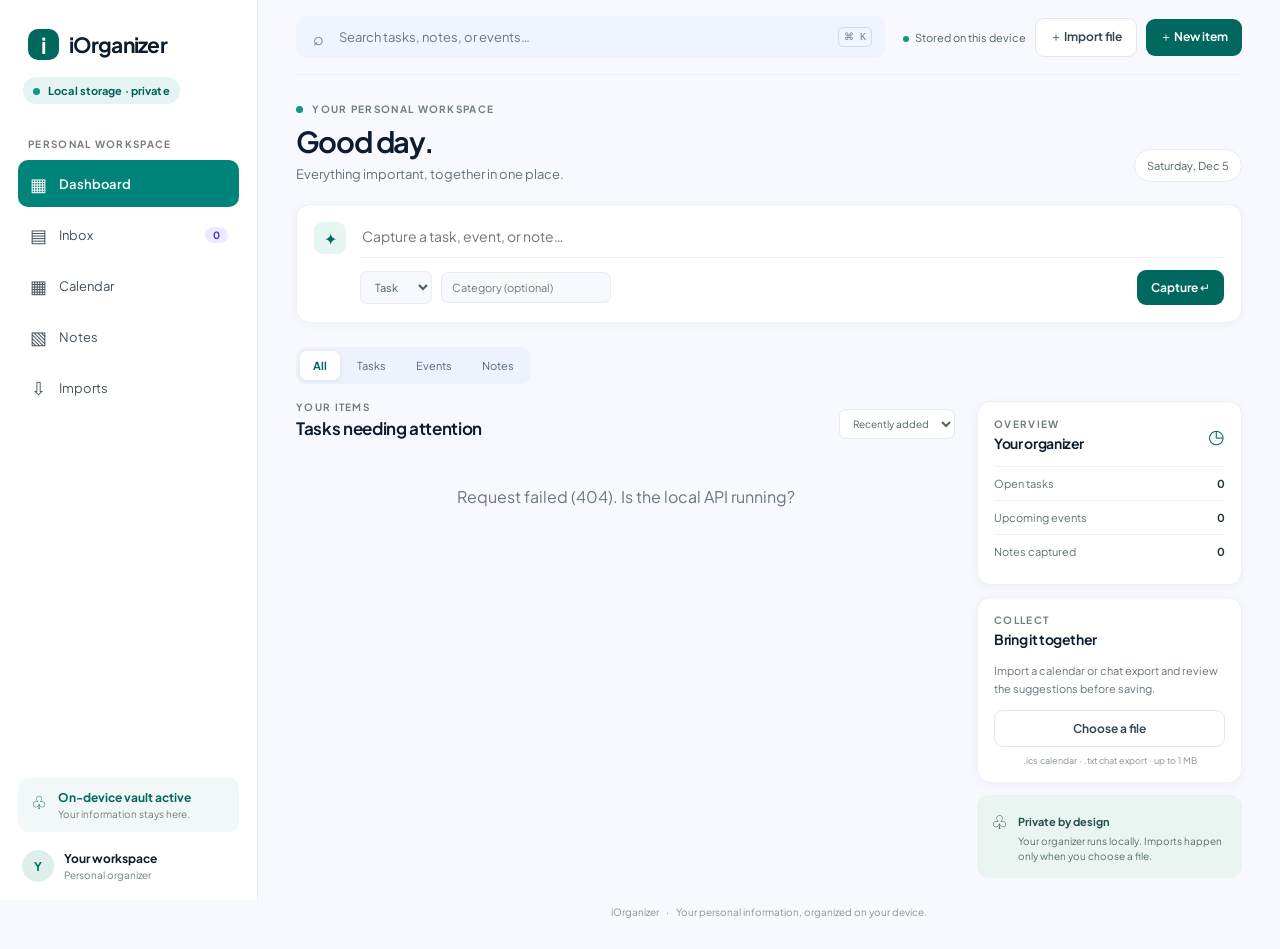
==== static/index.html @ e261eac0 "Build iOrganizer capstone MVP" ====
<!doctype html>
<html lang="en">
<head>
  <meta charset="utf-8">
  <meta name="viewport" content="width=device-width, initial-scale=1">
  <meta name="theme-color" content="#f8f9ff">
  <title>iOrganizer · Personal workspace</title>
  <link rel="stylesheet" href="/static/styles.css">
</head>
<body>
  <div class="app-shell">
    <aside class="sidebar">
      <a class="brand" href="#dashboard" aria-label="iOrganizer home"><span class="brand-mark">i</span><span>iOrganizer</span></a>
      <div class="privacy"><i></i> Local storage · private</div>
      <p class="nav-label">Personal workspace</p>
      <nav class="nav" aria-label="Main navigation">
        <button data-view="dashboard" class="nav-item active"><span class="icon">▦</span>Dashboard</button>
        <button data-view="inbox" class="nav-item"><span class="icon">▤</span>Inbox <span class="nav-count" id="inbox-count">0</span></button>
        <button data-view="calendar" class="nav-item"><span class="icon">▦</span>Calendar</button>
        <button data-view="notes" class="nav-item"><span class="icon">▧</span>Notes</button>
        <button data-view="imports" class="nav-item"><span class="icon">⇩</span>Imports <span class="nav-count amber hidden" id="import-count">0</span></button>
      </nav>
      <div class="sidebar-bottom">
        <div class="local-note"><span class="icon">♧</span><div><b>On-device vault active</b><small>Your information stays here.</small></div></div>
        <div class="profile"><span class="avatar">Y</span><div><b>Your workspace</b><small>Personal organizer</small></div></div>
      </div>
    </aside>
    <main class="main-area">
      <header class="topbar">
        <label class="search"><span class="icon">⌕</span><input id="search" type="search" placeholder="Search tasks, notes, or events…"><kbd>⌘ K</kbd></label>
        <div class="top-actions"><span class="local-status"><i></i>Stored on this device</span><button class="button secondary" id="import-top">＋ Import file</button><button class="button primary" id="new-item">＋ New item</button></div>
      </header>
      <section class="page-head"><div><p class="eyebrow"><i></i> YOUR PERSONAL WORKSPACE</p><h1 id="page-title">Good day.</h1><p class="subtitle" id="page-subtitle">Everything important, together in one place.</p></div><div class="date-chip" id="date-chip"></div></section>
      <section class="capture-card" aria-label="Quick capture">
        <div class="capture-symbol">✦</div><div class="capture-fields"><input id="capture-title" placeholder="Capture a task, event, or note…" maxlength="200"><div class="capture-options"><select id="capture-kind" aria-label="Item type"><option value="task">Task</option><option value="event">Event</option><option value="note">Note</option><option value="link">Link</option></select><input id="capture-category" placeholder="Category (optional)" maxlength="80"><button class="button primary" id="capture-submit">Capture <span>↵</span></button></div></div>
      </section>
      <section id="import-banner" class="import-banner hidden"><span class="banner-icon">⇩</span><div class="banner-copy"><b>Suggestions ready for review</b><span id="banner-copy">Review extracted items before adding them to your organizer.</span></div><button class="button primary" id="review-imports">Review suggestions →</button><button class="icon-button" id="dismiss-banner" aria-label="Dismiss">×</button></section>
      <section class="toolbar"><div class="filters" id="filters"><button class="filter active" data-kind="all">All</button><button class="filter" data-kind="task">Tasks</button><button class="filter" data-kind="event">Events</button><button class="filter" data-kind="note">Notes</button></div><span class="result-count" id="result-count"></span></section>
      <section class="content-grid">
        <div class="primary-column"><div class="section-heading"><div><p class="eyebrow">YOUR ITEMS</p><h2 id="list-heading">Tasks needing attention</h2></div><select id="sort-select" class="sort-select" aria-label="Sort items"><option value="newest">Recently added</option><option value="title">Title A–Z</option></select></div><div id="item-list" class="item-list"></div><div id="empty-state" class="empty-state hidden"><div class="empty-illustration">✦</div><h2>Your space is ready</h2><p>Capture your first task or import a calendar or chat export to get started.</p><button class="button primary" id="empty-import">Import a file</button></div></div>
        <aside class="right-column"><section class="side-card"><div class="section-heading compact"><div><p class="eyebrow">OVERVIEW</p><h2>Your organizer</h2></div><span class="overview-icon">◷</span></div><div class="stat-row"><span>Open tasks</span><b id="task-stat">0</b></div><div class="stat-row"><span>Upcoming events</span><b id="event-stat">0</b></div><div class="stat-row"><span>Notes captured</span><b id="note-stat">0</b></div></section><section class="side-card"><div class="section-heading compact"><div><p class="eyebrow">COLLECT</p><h2>Bring it together</h2></div></div><p class="side-copy">Import a calendar or chat export and review the suggestions before saving.</p><button class="button secondary full" id="import-card">Choose a file</button><p class="file-hint">.ics calendar · .txt chat export · up to 1 MB</p></section><section class="privacy-card"><span class="privacy-icon">♧</span><div><b>Private by design</b><p>Your organizer runs locally. Imports happen only when you choose a file.</p></div></section></aside>
      </section>
      <footer class="footer">iOrganizer <span>·</span> Your personal information, organized on your device.</footer>
    </main>
  </div>
  <input type="file" id="file-input" accept=".ics,.txt" hidden>
  <div class="toast" id="toast" role="status" aria-live="polite"></div>
  <dialog id="item-dialog" class="dialog"><form method="dialog" id="item-form"><div class="dialog-head"><div><p class="eyebrow">ITEM DETAILS</p><h2 id="dialog-title">New item</h2></div><button class="icon-button" value="cancel" aria-label="Close">×</button></div><input type="hidden" id="item-id"><label>Title<input id="item-title" required maxlength="200"></label><div class="form-row"><label>Type<select id="item-kind"><option value="task">Task</option><option value="event">Event</option><option value="note">Note</option><option value="link">Link</option></select></label><label>Status<select id="item-status"><option value="open">Open</option><option value="done">Done</option><option value="archived">Archived</option></select></label></div><div class="form-row"><label>Category<input id="item-category" maxlength="80"></label><label>Due date<input id="item-due" type="datetime-local"></label></div><label>Notes<textarea id="item-body" rows="4" maxlength="20000"></textarea></label><div class="dialog-actions"><button type="button" class="button danger hidden" id="delete-item">Delete</button><span class="spacer"></span><button class="button secondary" value="cancel">Cancel</button><button type="button" class="button primary" id="save-item">Save item</button></div></form></dialog>
  <dialog id="review-dialog" class="dialog wide"><div class="dialog-head"><div><p class="eyebrow">IMPORT REVIEW</p><h2>Review suggestions</h2><p class="dialog-subtitle" id="review-source">Suggestions from your selected file.</p></div><button class="icon-button" id="close-review" aria-label="Close">×</button></div><div id="suggestion-list" class="suggestion-list"></div><p class="review-footnote">Nothing is added until you choose Accept. Imported text is processed by this local app.</p></dialog>
  <script src="/static/app.js" defer></script>
</body>
</html>
---- static/styles.css ----
@import url('https://fonts.googleapis.com/css2?family=Plus+Jakarta+Sans:wght@400;500;600;700&display=swap');
:root{font-family:'Plus Jakarta Sans',Inter,-apple-system,BlinkMacSystemFont,'Segoe UI',sans-serif;color:#0d1c2f;background:#f8f9ff;font-synthesis:none;font-optical-sizing:auto;font-weight:400;--ink:#0d1c2f;--muted:#667482;--primary:#00685f;--primary-dark:#00564f;--primary-soft:#e3f4f1;--indigo:#4b41e1;--canvas:#f8f9ff;--surface:#fff;--line:#e1e7f0;--soft:#eff4ff;--amber:#9a4f00;--shadow:0 2px 8px rgba(20,40,60,.045)}*{box-sizing:border-box}body{margin:0;min-width:320px}button,input,select,textarea{font:inherit}button{cursor:pointer}button:focus-visible,input:focus-visible,select:focus-visible,textarea:focus-visible{outline:3px solid #60bdb1;outline-offset:2px}.hidden{display:none!important}.app-shell{min-height:100vh}.sidebar{position:fixed;inset:0 auto 0 0;width:258px;background:#fff;border-right:1px solid #e9edf4;padding:26px 18px 18px;display:flex;flex-direction:column;z-index:2}.brand{display:flex;align-items:center;gap:10px;text-decoration:none;color:var(--ink);font-weight:700;font-size:21px;letter-spacing:-.7px;padding:3px 10px}.brand-mark{width:31px;height:31px;border-radius:10px;background:var(--primary);color:white;display:grid;place-items:center;font-size:22px;font-weight:700}.privacy{margin:14px 5px 34px;padding:7px 10px;border-radius:99px;background:#e6f3f3;color:#00645c;font-size:11px;font-weight:700;letter-spacing:.01em;align-self:flex-start}.privacy i,.local-status i,.eyebrow i{display:inline-block;width:7px;height:7px;border-radius:50%;background:#139580;margin-right:6px}.nav-label,.eyebrow{font-size:10px;font-weight:700;letter-spacing:.13em;text-transform:uppercase;color:#738078}.nav-label{margin:0 10px 10px}.nav{display:grid;gap:4px}.nav-item{border:0;background:transparent;color:#45535c;border-radius:10px;padding:12px 11px;display:flex;align-items:center;gap:12px;text-align:left;font-size:13px}.nav-item:hover{background:#f1f5fa}.nav-item.active{color:#fff;background:#008378;font-weight:600}.icon{width:18px;text-align:center;font-size:18px}.nav-count{margin-left:auto;border-radius:99px;background:#eceaff;color:#4036cd;padding:2px 8px;font-size:10px;font-weight:700}.nav-count.amber{background:#fff0dc;color:#9b5000}.sidebar-bottom{margin-top:auto}.local-note{background:#f2f7f7;border-radius:10px;padding:12px;display:flex;gap:10px;color:#00685f;font-size:12px}.local-note small,.profile small{display:block;color:#718078;font-size:10px;margin-top:3px}.profile{display:flex;align-items:center;gap:10px;padding:18px 4px 0;font-size:12px}.avatar{width:32px;height:32px;border-radius:50%;background:#dcefeb;color:#00685f;display:grid;place-items:center;font-weight:700}.main-area{margin-left:258px;max-width:1800px;padding:0 38px 24px}.topbar{height:75px;display:flex;align-items:center;justify-content:space-between;gap:18px;border-bottom:1px solid #edf0f6}.search{height:42px;max-width:590px;flex:1;display:flex;align-items:center;gap:10px;background:#eff4ff;border-radius:10px;padding:0 13px;color:#62716e}.search input{border:0;outline:0;background:transparent;flex:1;min-width:0;font-size:13px;color:var(--ink)}.search kbd{font-size:10px;color:#76818a;border:1px solid #d5dce6;border-radius:5px;padding:3px 5px}.top-actions{display:flex;align-items:center;gap:9px}.local-status{font-size:11px;color:#4f635e;white-space:nowrap}.local-status i{width:6px;height:6px}.button{border:0;border-radius:9px;padding:10px 14px;font-size:12px;font-weight:650;transition:background .15s,transform .15s}.button:hover{transform:translateY(-1px)}.button.primary{background:var(--primary);color:white}.button.primary:hover{background:var(--primary-dark)}.button.secondary{background:white;color:#354750;border:1px solid #e2e8ef}.button.secondary:hover{background:#f4f7fb}.button.danger{background:#fff0ee;color:#a3362c}.full{width:100%}.page-head{display:flex;align-items:flex-end;justify-content:space-between;padding:28px 0 22px}.eyebrow{margin:0 0 8px}.page-head h1{font-size:29px;letter-spacing:-1.1px;margin:0;font-weight:650}.subtitle{color:#64727b;font-size:13px;margin:7px 0 0}.date-chip{font-size:11px;color:#53645f;background:#fff;border:1px solid #e7ebf1;border-radius:99px;padding:9px 12px}.capture-card{display:flex;align-items:flex-start;gap:14px;padding:17px;background:white;border:1px solid #edf0f5;border-radius:14px;box-shadow:var(--shadow)}.capture-symbol{width:32px;height:32px;border-radius:9px;background:#e5f5f2;color:var(--primary);display:grid;place-items:center}.capture-fields{flex:1;min-width:0}.capture-fields>input{border:0;outline:0;width:100%;padding:5px 2px 12px;font-size:14px;color:var(--ink)}.capture-options{border-top:1px solid #eef0f4;padding-top:12px;display:flex;align-items:center;gap:9px}.capture-options select,.capture-options input{background:#f7f9fc;color:#4a5d65;border:1px solid #e8edf2;border-radius:7px;padding:8px 10px;font-size:11px}.capture-options input{width:170px}.capture-options .button{margin-left:auto}.import-banner{margin-top:17px;padding:15px 16px;background:#eaf1ff;border:1px solid #e1eaff;border-radius:12px;display:flex;align-items:center;gap:13px}.banner-icon{width:36px;height:36px;display:grid;place-items:center;background:#fff;color:var(--primary);border-radius:10px;font-size:19px}.banner-copy{flex:1}.banner-copy b,.banner-copy span{display:block}.banner-copy b{font-size:13px}.banner-copy span{color:#62717a;font-size:11px;margin-top:4px}.icon-button{border:0;background:transparent;color:#77838c;font-size:23px;line-height:1;padding:5px 8px;border-radius:6px}.icon-button:hover{background:#f0f3f6}.toolbar{display:flex;align-items:center;justify-content:space-between;margin:24px 0 17px}.filters{display:flex;gap:4px;background:#edf2fc;border-radius:10px;padding:4px}.filter{border:0;background:transparent;color:#586875;font-size:11px;padding:8px 13px;border-radius:7px}.filter.active{background:white;box-shadow:0 1px 4px #d9e0eb;color:var(--primary);font-weight:700}.result-count{font-size:11px;color:#7b8790}.content-grid{display:grid;grid-template-columns:minmax(0,1fr) 265px;gap:22px}.section-heading{display:flex;align-items:end;justify-content:space-between;margin:0 0 12px}.section-heading h2{font-size:17px;letter-spacing:-.35px;margin:0;font-weight:650}.section-heading .eyebrow{margin-bottom:4px}.sort-select{border:1px solid #e5eaf0;border-radius:7px;background:white;padding:7px 9px;color:#53616a;font-size:10px}.item-list{display:grid;gap:9px}.item-card{display:flex;align-items:center;gap:12px;padding:15px 14px;background:#fff;border:1px solid #edf0f4;border-radius:12px;box-shadow:var(--shadow);transition:border .15s,transform .15s}.item-card:hover{border-color:#ccdcd9;transform:translateY(-1px)}.item-check{width:19px;height:19px;accent-color:var(--primary);cursor:pointer;flex:none}.item-main{min-width:0;flex:1}.item-title{font-size:13px;font-weight:650;white-space:nowrap;overflow:hidden;text-overflow:ellipsis;cursor:pointer}.item-title.done{text-decoration:line-through;color:#82908d}.item-body{font-size:11px;color:#687780;white-space:nowrap;overflow:hidden;text-overflow:ellipsis;margin-top:4px}.item-meta{display:flex;align-items:center;gap:7px;flex-wrap:wrap;margin-top:8px}.tag{border-radius:99px;padding:4px 8px;font-size:9px;font-weight:650;background:#eef2ff;color:#4640c6}.tag.event{background:#e2f5f1;color:#00685f}.tag.note{background:#f1ecff;color:#6d45a4}.tag.link{background:#eff2f5;color:#57636d}.tag.due{background:#fff1df;color:#9b5000}.tag.source{background:#f2f5f8;color:#75818a;font-weight:500}.item-actions{display:flex;gap:3px;opacity:.55}.item-actions button{border:0;background:transparent;color:#738089;border-radius:6px;padding:6px}.item-actions button:hover{background:#f0f4f5;color:var(--primary)}.side-card{background:#fff;border:1px solid #edf0f4;border-radius:13px;padding:16px;margin-bottom:12px;box-shadow:var(--shadow)}.section-heading.compact{align-items:center;margin-bottom:14px}.section-heading.compact h2{font-size:14px}.overview-icon{font-size:19px;color:var(--primary)}.stat-row{display:flex;justify-content:space-between;padding:10px 0;border-top:1px solid #f0f2f5;color:#617078;font-size:11px}.stat-row b{color:#25363d}.side-copy{font-size:11px;color:#65747b;line-height:1.6;margin:0 0 13px}.file-hint{font-size:9px;text-align:center;color:#88929a;margin:8px 0 0}.privacy-card{display:flex;gap:10px;padding:14px;background:#eaf5f2;border-radius:12px;color:#24534e}.privacy-icon{font-size:19px}.privacy-card b{font-size:11px}.privacy-card p{font-size:10px;color:#57726c;line-height:1.5;margin:4px 0 0}.empty-state{text-align:center;background:white;border:1px dashed #dce4ea;border-radius:13px;padding:44px 20px}.empty-illustration{width:48px;height:48px;margin:auto auto 12px;border-radius:15px;background:#e7f5f2;color:var(--primary);display:grid;place-items:center;font-size:24px}.empty-state h2{font-size:16px;margin:0}.empty-state p{font-size:12px;color:#6a7880;margin:8px auto 16px;max-width:360px}.footer{padding:28px 0 7px;text-align:center;font-size:10px;color:#89949b}.footer span{padding:0 5px}.dialog{width:min(540px,calc(100% - 30px));max-height:90vh;overflow:auto;border:1px solid #e4eaf0;border-radius:17px;padding:22px;background:#fff;box-shadow:0 20px 70px #12243a30}.dialog::backdrop{background:#182a3880;backdrop-filter:blur(2px)}.dialog.wide{width:min(700px,calc(100% - 30px))}.dialog-head{display:flex;align-items:flex-start;justify-content:space-between;margin-bottom:18px}.dialog-head h2{font-size:20px;margin:0;letter-spacing:-.5px}.dialog-head .eyebrow{margin-bottom:5px}.dialog label{display:block;font-size:11px;font-weight:650;color:#526169;margin-bottom:13px}.dialog label input,.dialog label select,.dialog label textarea{display:block;width:100%;border:1px solid #dfe6eb;background:#fff;border-radius:8px;padding:10px 11px;margin-top:6px;color:var(--ink);font-size:12px}.dialog textarea{resize:vertical}.form-row{display:grid;grid-template-columns:1fr 1fr;gap:12px}.dialog-actions{display:flex;align-items:center;gap:8px;margin-top:10px}.spacer{flex:1}.dialog-subtitle{font-size:11px;color:#738087;margin:5px 0 0}.suggestion-list{display:grid;gap:9px}.suggestion{border:1px solid #e7ecf1;border-radius:10px;padding:13px;display:flex;align-items:center;gap:12px}.suggestion-copy{min-width:0;flex:1}.suggestion-copy b{font-size:12px;display:block}.suggestion-copy p{font-size:10px;color:#6d7980;margin:5px 0 0;line-height:1.5}.suggestion-actions{display:flex;gap:6px}.suggestion-actions .button{font-size:10px;padding:8px 10px}.review-footnote{font-size:10px;color:#78848a;border-top:1px solid #eef0f3;padding-top:12px;margin:14px 0 0}.toast{position:fixed;bottom:20px;right:22px;background:#20363e;color:#fff;padding:12px 17px;border-radius:9px;font-size:12px;box-shadow:0 6px 20px #13232e33;opacity:0;transform:translateY(10px);transition:.2s;pointer-events:none;z-index:9}.toast.show{opacity:1;transform:translateY(0)}.page-message{padding:35px;text-align:center;color:#69777e}
@media(max-width:1050px){.sidebar{width:220px}.main-area{margin-left:220px;padding:0 24px 20px}.content-grid{grid-template-columns:minmax(0,1fr) 235px}.local-status{display:none}}
@media(max-width:800px){.sidebar{width:66px;padding:18px 9px}.brand{padding:5px 8px}.brand>span:last-child,.privacy,.nav-label,.nav-item:not(.active){font-size:0}.nav{margin-top:26px}.nav-item{justify-content:center;padding:12px 8px;gap:0;font-size:0}.nav-item .icon{font-size:19px}.nav-item .nav-count{display:none}.nav-item.active{font-size:0}.sidebar-bottom .local-note{display:none}.profile{justify-content:center;padding-top:14px}.profile>div{display:none}.main-area{margin-left:66px;padding:0 18px 20px}.topbar{height:66px}.top-actions .secondary{display:none}.content-grid{grid-template-columns:1fr}.right-column{display:grid;grid-template-columns:1fr 1fr;gap:10px}.privacy-card{grid-column:1/-1}.page-head h1{font-size:25px}}
@media(max-width:560px){.sidebar{display:none}.main-area{margin-left:0;padding:0 14px 20px}.topbar{gap:8px}.search{height:39px}.search kbd,.local-status{display:none}.top-actions{gap:6px}.top-actions .button{padding:9px 10px;font-size:10px}.top-actions .primary{white-space:nowrap}.page-head{padding:22px 0 17px}.page-head h1{font-size:23px}.date-chip{font-size:9px;padding:7px}.capture-card{padding:13px;gap:9px}.capture-options{flex-wrap:wrap}.capture-options select{flex:1}.capture-options input{width:calc(50% - 6px)}.capture-options .button{margin-left:auto}.import-banner{align-items:flex-start;flex-wrap:wrap}.banner-copy{flex:1}.banner-copy span{line-height:1.5}.import-banner .button{margin-left:48px}.toolbar{margin:17px 0 13px}.filter{padding:7px 9px;font-size:10px}.content-grid{gap:15px}.right-column{grid-template-columns:1fr}.section-heading h2{font-size:15px}.item-card{padding:12px 10px;gap:9px}.item-actions{opacity:1}.form-row{grid-template-columns:1fr;gap:0}.suggestion{align-items:flex-start;flex-wrap:wrap}.suggestion-actions{margin-left:30px}.toast{right:12px;left:12px;text-align:center}.footer{line-height:1.7}}
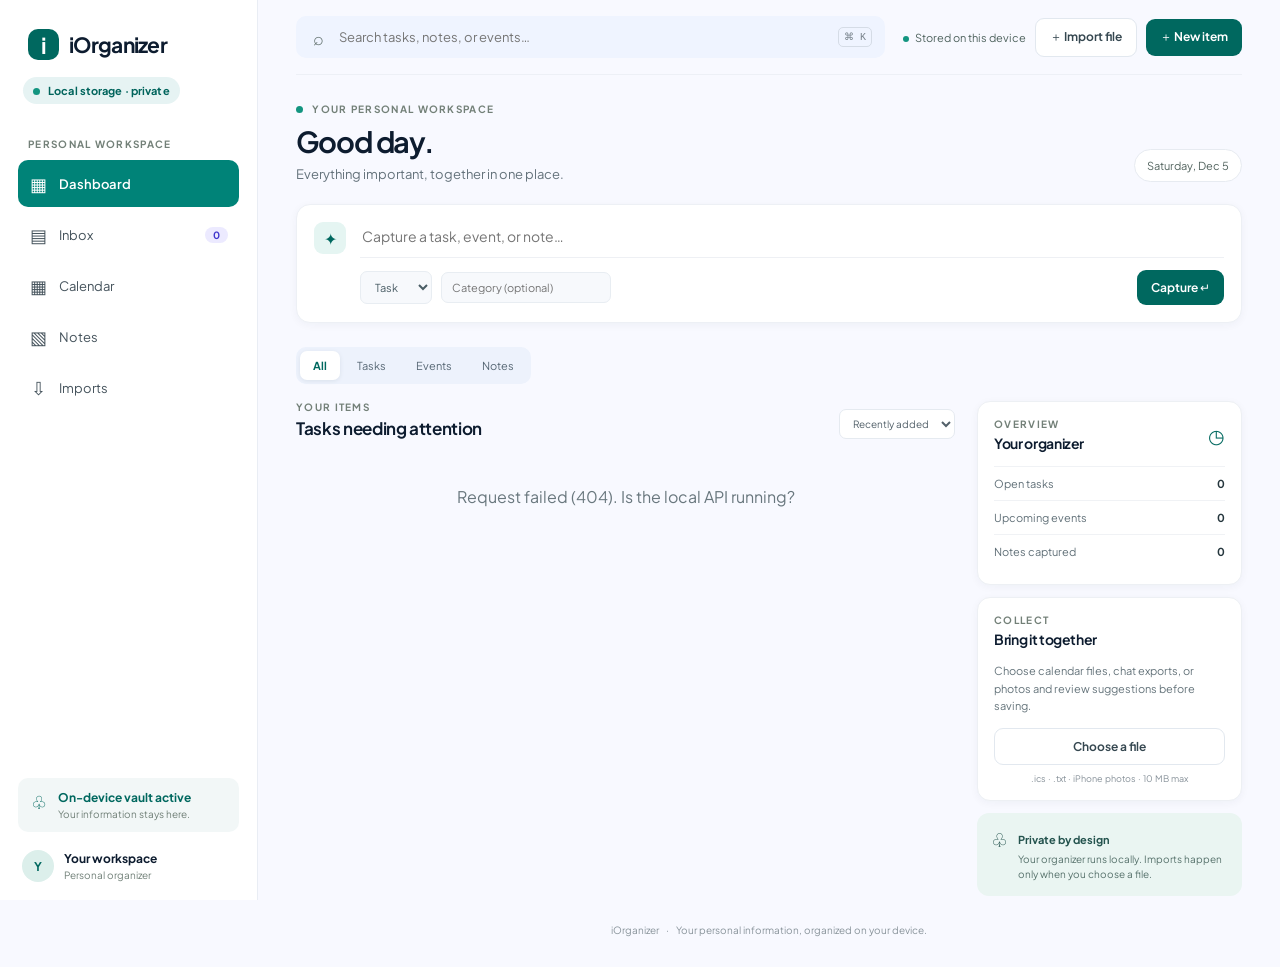
==== commit 7cf2e885: "Add local OCR for selected iPhone photos" ====
--- a/static/index.html
+++ b/static/index.html
@@ -37,16 +37,16 @@
       <section id="import-banner" class="import-banner hidden"><span class="banner-icon">⇩</span><div class="banner-copy"><b>Suggestions ready for review</b><span id="banner-copy">Review extracted items before adding them to your organizer.</span></div><button class="button primary" id="review-imports">Review suggestions →</button><button class="icon-button" id="dismiss-banner" aria-label="Dismiss">×</button></section>
       <section class="toolbar"><div class="filters" id="filters"><button class="filter active" data-kind="all">All</button><button class="filter" data-kind="task">Tasks</button><button class="filter" data-kind="event">Events</button><button class="filter" data-kind="note">Notes</button></div><span class="result-count" id="result-count"></span></section>
       <section class="content-grid">
-        <div class="primary-column"><div class="section-heading"><div><p class="eyebrow">YOUR ITEMS</p><h2 id="list-heading">Tasks needing attention</h2></div><select id="sort-select" class="sort-select" aria-label="Sort items"><option value="newest">Recently added</option><option value="title">Title A–Z</option></select></div><div id="item-list" class="item-list"></div><div id="empty-state" class="empty-state hidden"><div class="empty-illustration">✦</div><h2>Your space is ready</h2><p>Capture your first task or import a calendar or chat export to get started.</p><button class="button primary" id="empty-import">Import a file</button></div></div>
-        <aside class="right-column"><section class="side-card"><div class="section-heading compact"><div><p class="eyebrow">OVERVIEW</p><h2>Your organizer</h2></div><span class="overview-icon">◷</span></div><div class="stat-row"><span>Open tasks</span><b id="task-stat">0</b></div><div class="stat-row"><span>Upcoming events</span><b id="event-stat">0</b></div><div class="stat-row"><span>Notes captured</span><b id="note-stat">0</b></div></section><section class="side-card"><div class="section-heading compact"><div><p class="eyebrow">COLLECT</p><h2>Bring it together</h2></div></div><p class="side-copy">Import a calendar or chat export and review the suggestions before saving.</p><button class="button secondary full" id="import-card">Choose a file</button><p class="file-hint">.ics calendar · .txt chat export · up to 1 MB</p></section><section class="privacy-card"><span class="privacy-icon">♧</span><div><b>Private by design</b><p>Your organizer runs locally. Imports happen only when you choose a file.</p></div></section></aside>
+        <div class="primary-column"><div class="section-heading"><div><p class="eyebrow">YOUR ITEMS</p><h2 id="list-heading">Tasks needing attention</h2></div><select id="sort-select" class="sort-select" aria-label="Sort items"><option value="newest">Recently added</option><option value="title">Title A–Z</option></select></div><div id="item-list" class="item-list"></div><div id="empty-state" class="empty-state hidden"><div class="empty-illustration">✦</div><h2>Your space is ready</h2><p>Capture your first item or import a calendar, chat export, or selected photo.</p><button class="button primary" id="empty-import">Import a file</button></div></div>
+        <aside class="right-column"><section class="side-card"><div class="section-heading compact"><div><p class="eyebrow">OVERVIEW</p><h2>Your organizer</h2></div><span class="overview-icon">◷</span></div><div class="stat-row"><span>Open tasks</span><b id="task-stat">0</b></div><div class="stat-row"><span>Upcoming events</span><b id="event-stat">0</b></div><div class="stat-row"><span>Notes captured</span><b id="note-stat">0</b></div></section><section class="side-card"><div class="section-heading compact"><div><p class="eyebrow">COLLECT</p><h2>Bring it together</h2></div></div><p class="side-copy">Choose calendar files, chat exports, or photos and review suggestions before saving.</p><button class="button secondary full" id="import-card">Choose a file</button><p class="file-hint">.ics · .txt · iPhone photos · 10 MB max</p></section><section class="privacy-card"><span class="privacy-icon">♧</span><div><b>Private by design</b><p>Your organizer runs locally. Imports happen only when you choose a file.</p></div></section></aside>
       </section>
       <footer class="footer">iOrganizer <span>·</span> Your personal information, organized on your device.</footer>
     </main>
   </div>
-  <input type="file" id="file-input" accept=".ics,.txt" hidden>
+  <input type="file" id="file-input" accept=".ics,.txt,image/*,.heic,.heif" hidden>
   <div class="toast" id="toast" role="status" aria-live="polite"></div>
   <dialog id="item-dialog" class="dialog"><form method="dialog" id="item-form"><div class="dialog-head"><div><p class="eyebrow">ITEM DETAILS</p><h2 id="dialog-title">New item</h2></div><button class="icon-button" value="cancel" aria-label="Close">×</button></div><input type="hidden" id="item-id"><label>Title<input id="item-title" required maxlength="200"></label><div class="form-row"><label>Type<select id="item-kind"><option value="task">Task</option><option value="event">Event</option><option value="note">Note</option><option value="link">Link</option></select></label><label>Status<select id="item-status"><option value="open">Open</option><option value="done">Done</option><option value="archived">Archived</option></select></label></div><div class="form-row"><label>Category<input id="item-category" maxlength="80"></label><label>Due date<input id="item-due" type="datetime-local"></label></div><label>Notes<textarea id="item-body" rows="4" maxlength="20000"></textarea></label><div class="dialog-actions"><button type="button" class="button danger hidden" id="delete-item">Delete</button><span class="spacer"></span><button class="button secondary" value="cancel">Cancel</button><button type="button" class="button primary" id="save-item">Save item</button></div></form></dialog>
-  <dialog id="review-dialog" class="dialog wide"><div class="dialog-head"><div><p class="eyebrow">IMPORT REVIEW</p><h2>Review suggestions</h2><p class="dialog-subtitle" id="review-source">Suggestions from your selected file.</p></div><button class="icon-button" id="close-review" aria-label="Close">×</button></div><div id="suggestion-list" class="suggestion-list"></div><p class="review-footnote">Nothing is added until you choose Accept. Imported text is processed by this local app.</p></dialog>
+  <dialog id="review-dialog" class="dialog wide"><div class="dialog-head"><div><p class="eyebrow">IMPORT REVIEW</p><h2>Review suggestions</h2><p class="dialog-subtitle" id="review-source">Suggestions from your selected file.</p></div><button class="icon-button" id="close-review" aria-label="Close">×</button></div><div id="suggestion-list" class="suggestion-list"></div><p class="review-footnote">Nothing is added until you choose Accept. Selected files are processed by this local app; photos are not retained.</p></dialog>
   <script src="/static/app.js" defer></script>
 </body>
 </html>
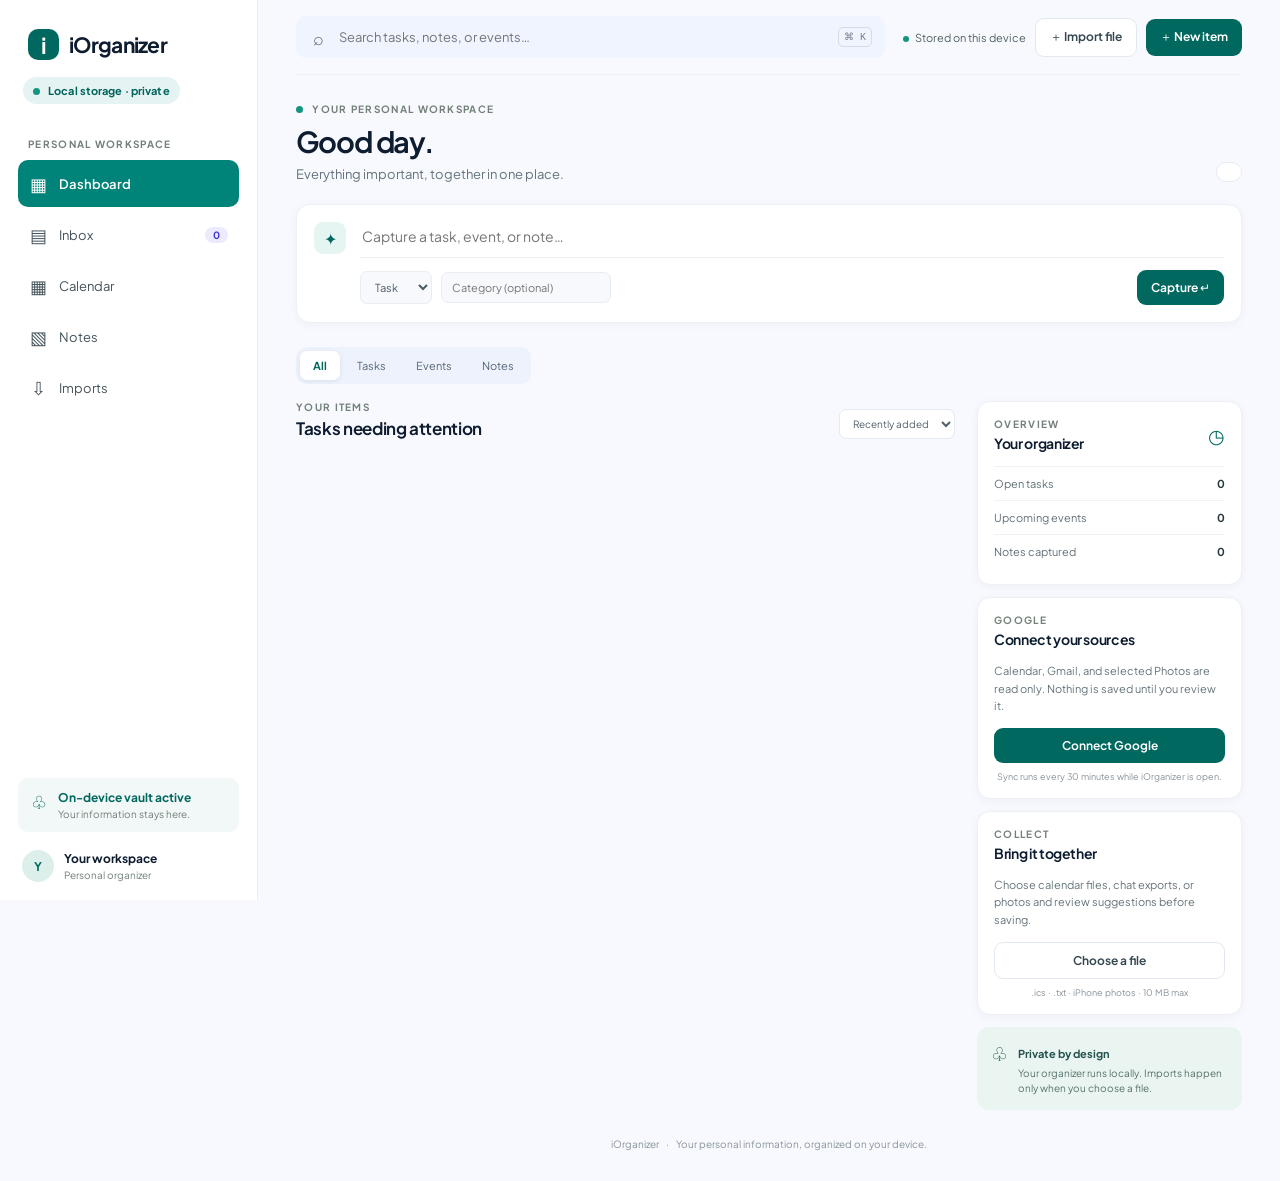
==== commit e9364bb6: "Add Google account integrations" ====
--- a/static/index.html
+++ b/static/index.html
@@ -38,7 +38,7 @@
       <section class="toolbar"><div class="filters" id="filters"><button class="filter active" data-kind="all">All</button><button class="filter" data-kind="task">Tasks</button><button class="filter" data-kind="event">Events</button><button class="filter" data-kind="note">Notes</button></div><span class="result-count" id="result-count"></span></section>
       <section class="content-grid">
         <div class="primary-column"><div class="section-heading"><div><p class="eyebrow">YOUR ITEMS</p><h2 id="list-heading">Tasks needing attention</h2></div><select id="sort-select" class="sort-select" aria-label="Sort items"><option value="newest">Recently added</option><option value="title">Title A–Z</option></select></div><div id="item-list" class="item-list"></div><div id="empty-state" class="empty-state hidden"><div class="empty-illustration">✦</div><h2>Your space is ready</h2><p>Capture your first item or import a calendar, chat export, or selected photo.</p><button class="button primary" id="empty-import">Import a file</button></div></div>
-        <aside class="right-column"><section class="side-card"><div class="section-heading compact"><div><p class="eyebrow">OVERVIEW</p><h2>Your organizer</h2></div><span class="overview-icon">◷</span></div><div class="stat-row"><span>Open tasks</span><b id="task-stat">0</b></div><div class="stat-row"><span>Upcoming events</span><b id="event-stat">0</b></div><div class="stat-row"><span>Notes captured</span><b id="note-stat">0</b></div></section><section class="side-card"><div class="section-heading compact"><div><p class="eyebrow">COLLECT</p><h2>Bring it together</h2></div></div><p class="side-copy">Choose calendar files, chat exports, or photos and review suggestions before saving.</p><button class="button secondary full" id="import-card">Choose a file</button><p class="file-hint">.ics · .txt · iPhone photos · 10 MB max</p></section><section class="privacy-card"><span class="privacy-icon">♧</span><div><b>Private by design</b><p>Your organizer runs locally. Imports happen only when you choose a file.</p></div></section></aside>
+        <aside class="right-column"><section class="side-card"><div class="section-heading compact"><div><p class="eyebrow">OVERVIEW</p><h2>Your organizer</h2></div><span class="overview-icon">◷</span></div><div class="stat-row"><span>Open tasks</span><b id="task-stat">0</b></div><div class="stat-row"><span>Upcoming events</span><b id="event-stat">0</b></div><div class="stat-row"><span>Notes captured</span><b id="note-stat">0</b></div></section><section class="side-card"><div class="section-heading compact"><div><p class="eyebrow">GOOGLE</p><h2>Connect your sources</h2></div></div><p class="side-copy" id="google-status">Calendar, Gmail, and selected Photos are read only. Nothing is saved until you review it.</p><button class="button primary full" id="google-connect">Connect Google</button><button class="button secondary full google-action hidden" id="google-sync">Sync Calendar &amp; Gmail</button><button class="button secondary full google-action hidden" id="google-photos">Choose Google Photos</button><button class="google-disconnect hidden" id="google-disconnect">Disconnect Google</button><p class="file-hint">Sync runs every 30 minutes while iOrganizer is open.</p></section><section class="side-card"><div class="section-heading compact"><div><p class="eyebrow">COLLECT</p><h2>Bring it together</h2></div></div><p class="side-copy">Choose calendar files, chat exports, or photos and review suggestions before saving.</p><button class="button secondary full" id="import-card">Choose a file</button><p class="file-hint">.ics · .txt · iPhone photos · 10 MB max</p></section><section class="privacy-card"><span class="privacy-icon">♧</span><div><b>Private by design</b><p>Your organizer runs locally. Imports happen only when you choose a file.</p></div></section></aside>
       </section>
       <footer class="footer">iOrganizer <span>·</span> Your personal information, organized on your device.</footer>
     </main>
--- a/static/styles.css
+++ b/static/styles.css
@@ -3,3 +3,4 @@
 @media(max-width:1050px){.sidebar{width:220px}.main-area{margin-left:220px;padding:0 24px 20px}.content-grid{grid-template-columns:minmax(0,1fr) 235px}.local-status{display:none}}
 @media(max-width:800px){.sidebar{width:66px;padding:18px 9px}.brand{padding:5px 8px}.brand>span:last-child,.privacy,.nav-label,.nav-item:not(.active){font-size:0}.nav{margin-top:26px}.nav-item{justify-content:center;padding:12px 8px;gap:0;font-size:0}.nav-item .icon{font-size:19px}.nav-item .nav-count{display:none}.nav-item.active{font-size:0}.sidebar-bottom .local-note{display:none}.profile{justify-content:center;padding-top:14px}.profile>div{display:none}.main-area{margin-left:66px;padding:0 18px 20px}.topbar{height:66px}.top-actions .secondary{display:none}.content-grid{grid-template-columns:1fr}.right-column{display:grid;grid-template-columns:1fr 1fr;gap:10px}.privacy-card{grid-column:1/-1}.page-head h1{font-size:25px}}
 @media(max-width:560px){.sidebar{display:none}.main-area{margin-left:0;padding:0 14px 20px}.topbar{gap:8px}.search{height:39px}.search kbd,.local-status{display:none}.top-actions{gap:6px}.top-actions .button{padding:9px 10px;font-size:10px}.top-actions .primary{white-space:nowrap}.page-head{padding:22px 0 17px}.page-head h1{font-size:23px}.date-chip{font-size:9px;padding:7px}.capture-card{padding:13px;gap:9px}.capture-options{flex-wrap:wrap}.capture-options select{flex:1}.capture-options input{width:calc(50% - 6px)}.capture-options .button{margin-left:auto}.import-banner{align-items:flex-start;flex-wrap:wrap}.banner-copy{flex:1}.banner-copy span{line-height:1.5}.import-banner .button{margin-left:48px}.toolbar{margin:17px 0 13px}.filter{padding:7px 9px;font-size:10px}.content-grid{gap:15px}.right-column{grid-template-columns:1fr}.section-heading h2{font-size:15px}.item-card{padding:12px 10px;gap:9px}.item-actions{opacity:1}.form-row{grid-template-columns:1fr;gap:0}.suggestion{align-items:flex-start;flex-wrap:wrap}.suggestion-actions{margin-left:30px}.toast{right:12px;left:12px;text-align:center}.footer{line-height:1.7}}
+.google-action{margin-top:8px}.google-disconnect{display:block;margin:9px auto 0;padding:4px;border:0;background:transparent;color:#69777f;font-size:10px}.google-disconnect:hover{color:#a3362c}
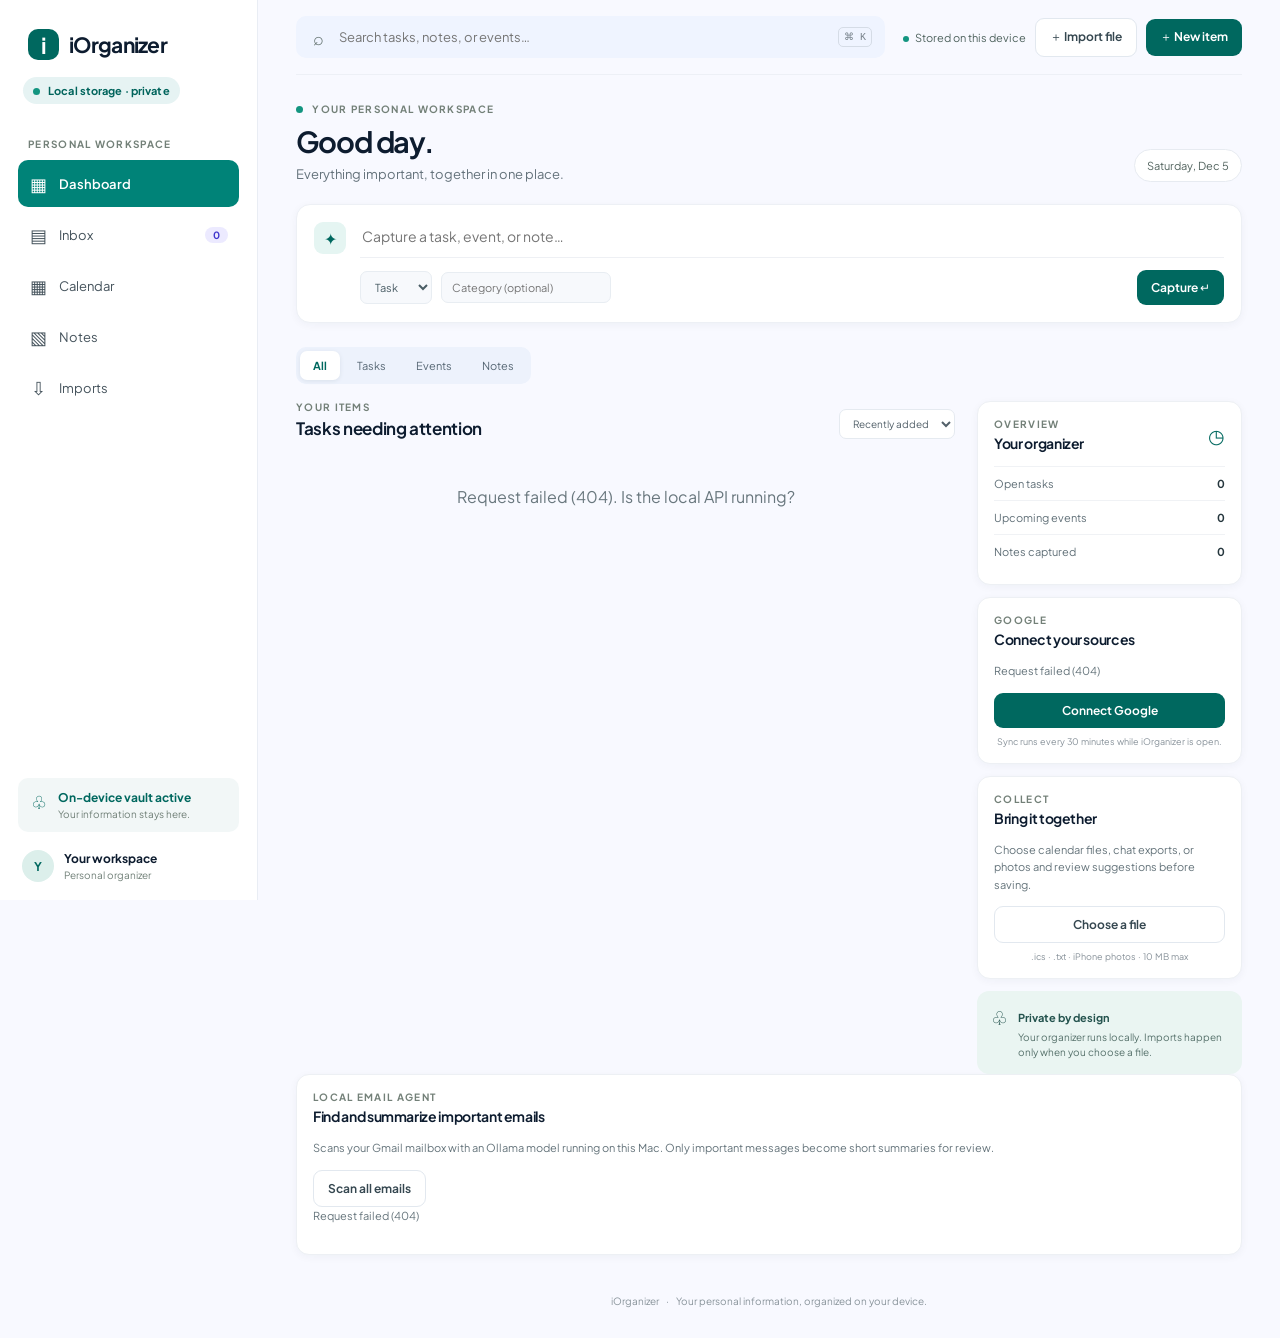
==== commit 0913d295: "Add local Gmail triage agent" ====
--- a/static/index.html
+++ b/static/index.html
@@ -40,6 +40,7 @@
         <div class="primary-column"><div class="section-heading"><div><p class="eyebrow">YOUR ITEMS</p><h2 id="list-heading">Tasks needing attention</h2></div><select id="sort-select" class="sort-select" aria-label="Sort items"><option value="newest">Recently added</option><option value="title">Title A–Z</option></select></div><div id="item-list" class="item-list"></div><div id="empty-state" class="empty-state hidden"><div class="empty-illustration">✦</div><h2>Your space is ready</h2><p>Capture your first item or import a calendar, chat export, or selected photo.</p><button class="button primary" id="empty-import">Import a file</button></div></div>
         <aside class="right-column"><section class="side-card"><div class="section-heading compact"><div><p class="eyebrow">OVERVIEW</p><h2>Your organizer</h2></div><span class="overview-icon">◷</span></div><div class="stat-row"><span>Open tasks</span><b id="task-stat">0</b></div><div class="stat-row"><span>Upcoming events</span><b id="event-stat">0</b></div><div class="stat-row"><span>Notes captured</span><b id="note-stat">0</b></div></section><section class="side-card"><div class="section-heading compact"><div><p class="eyebrow">GOOGLE</p><h2>Connect your sources</h2></div></div><p class="side-copy" id="google-status">Calendar, Gmail, and selected Photos are read only. Nothing is saved until you review it.</p><button class="button primary full" id="google-connect">Connect Google</button><button class="button secondary full google-action hidden" id="google-sync">Sync Calendar &amp; Gmail</button><button class="button secondary full google-action hidden" id="google-photos">Choose Google Photos</button><button class="google-disconnect hidden" id="google-disconnect">Disconnect Google</button><p class="file-hint">Sync runs every 30 minutes while iOrganizer is open.</p></section><section class="side-card"><div class="section-heading compact"><div><p class="eyebrow">COLLECT</p><h2>Bring it together</h2></div></div><p class="side-copy">Choose calendar files, chat exports, or photos and review suggestions before saving.</p><button class="button secondary full" id="import-card">Choose a file</button><p class="file-hint">.ics · .txt · iPhone photos · 10 MB max</p></section><section class="privacy-card"><span class="privacy-icon">♧</span><div><b>Private by design</b><p>Your organizer runs locally. Imports happen only when you choose a file.</p></div></section></aside>
       </section>
+      <section class="side-card gmail-agent-card"><div class="section-heading compact"><div><p class="eyebrow">LOCAL EMAIL AGENT</p><h2>Find and summarize important emails</h2></div></div><p class="side-copy">Scans your Gmail mailbox with an Ollama model running on this Mac. Only important messages become short summaries for review.</p><button class="button secondary" id="gmail-scan">Scan all emails</button><p class="side-copy gmail-scan-copy" id="gmail-scan-status">Checking the local model…</p></section>
       <footer class="footer">iOrganizer <span>·</span> Your personal information, organized on your device.</footer>
     </main>
   </div>
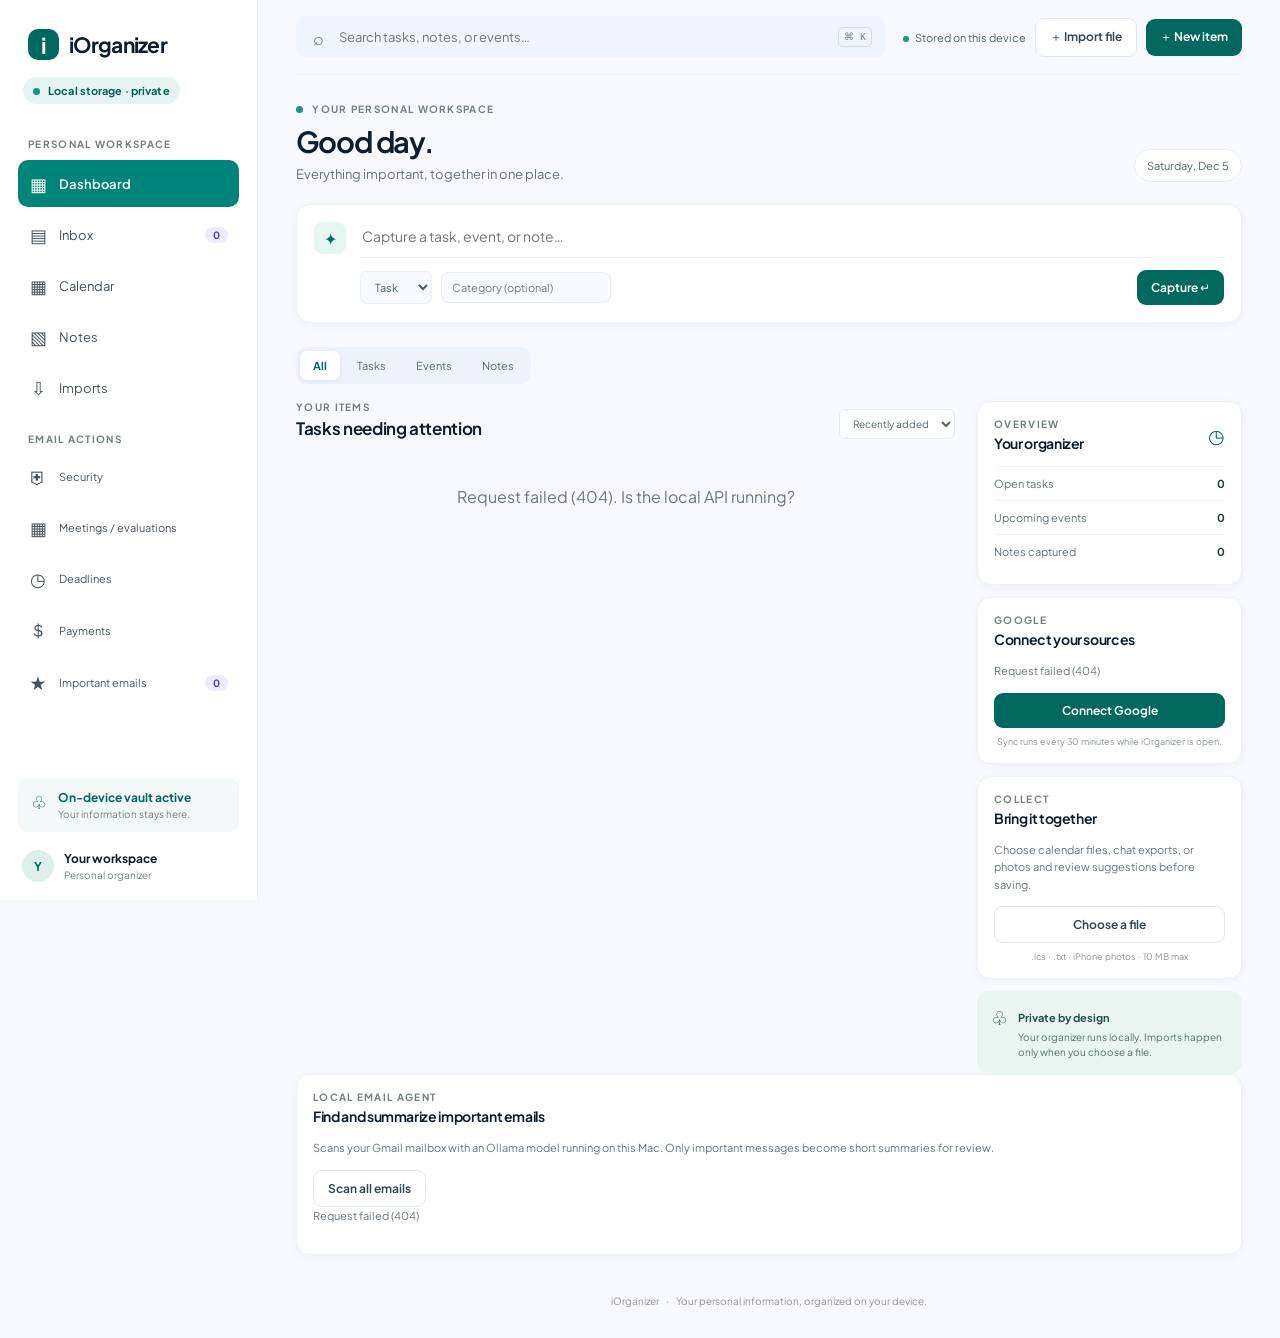
==== commit ea9241e5: "Add actionable email sections and calendar events" ====
--- a/static/index.html
+++ b/static/index.html
@@ -20,6 +20,14 @@
         <button data-view="notes" class="nav-item"><span class="icon">▧</span>Notes</button>
         <button data-view="imports" class="nav-item"><span class="icon">⇩</span>Imports <span class="nav-count amber hidden" id="import-count">0</span></button>
       </nav>
+      <p class="nav-label category-nav-label">EMAIL ACTIONS</p>
+      <nav class="nav category-nav" aria-label="Email action sections">
+        <button data-view="security" class="nav-item"><span class="icon">⛨</span>Security</button>
+        <button data-view="meetings" class="nav-item"><span class="icon">▦</span>Meetings / evaluations</button>
+        <button data-view="deadlines" class="nav-item"><span class="icon">◷</span>Deadlines</button>
+        <button data-view="payments" class="nav-item"><span class="icon">＄</span>Payments</button>
+        <button data-view="saved" class="nav-item"><span class="icon">★</span>Important emails <span class="nav-count" id="saved-count">0</span></button>
+      </nav>
       <div class="sidebar-bottom">
         <div class="local-note"><span class="icon">♧</span><div><b>On-device vault active</b><small>Your information stays here.</small></div></div>
         <div class="profile"><span class="avatar">Y</span><div><b>Your workspace</b><small>Personal organizer</small></div></div>
@@ -38,7 +46,7 @@
       <section class="toolbar"><div class="filters" id="filters"><button class="filter active" data-kind="all">All</button><button class="filter" data-kind="task">Tasks</button><button class="filter" data-kind="event">Events</button><button class="filter" data-kind="note">Notes</button></div><span class="result-count" id="result-count"></span></section>
       <section class="content-grid">
         <div class="primary-column"><div class="section-heading"><div><p class="eyebrow">YOUR ITEMS</p><h2 id="list-heading">Tasks needing attention</h2></div><select id="sort-select" class="sort-select" aria-label="Sort items"><option value="newest">Recently added</option><option value="title">Title A–Z</option></select></div><div id="item-list" class="item-list"></div><div id="empty-state" class="empty-state hidden"><div class="empty-illustration">✦</div><h2>Your space is ready</h2><p>Capture your first item or import a calendar, chat export, or selected photo.</p><button class="button primary" id="empty-import">Import a file</button></div></div>
-        <aside class="right-column"><section class="side-card"><div class="section-heading compact"><div><p class="eyebrow">OVERVIEW</p><h2>Your organizer</h2></div><span class="overview-icon">◷</span></div><div class="stat-row"><span>Open tasks</span><b id="task-stat">0</b></div><div class="stat-row"><span>Upcoming events</span><b id="event-stat">0</b></div><div class="stat-row"><span>Notes captured</span><b id="note-stat">0</b></div></section><section class="side-card"><div class="section-heading compact"><div><p class="eyebrow">GOOGLE</p><h2>Connect your sources</h2></div></div><p class="side-copy" id="google-status">Calendar, Gmail, and selected Photos are read only. Nothing is saved until you review it.</p><button class="button primary full" id="google-connect">Connect Google</button><button class="button secondary full google-action hidden" id="google-sync">Sync Calendar &amp; Gmail</button><button class="button secondary full google-action hidden" id="google-photos">Choose Google Photos</button><button class="google-disconnect hidden" id="google-disconnect">Disconnect Google</button><p class="file-hint">Sync runs every 30 minutes while iOrganizer is open.</p></section><section class="side-card"><div class="section-heading compact"><div><p class="eyebrow">COLLECT</p><h2>Bring it together</h2></div></div><p class="side-copy">Choose calendar files, chat exports, or photos and review suggestions before saving.</p><button class="button secondary full" id="import-card">Choose a file</button><p class="file-hint">.ics · .txt · iPhone photos · 10 MB max</p></section><section class="privacy-card"><span class="privacy-icon">♧</span><div><b>Private by design</b><p>Your organizer runs locally. Imports happen only when you choose a file.</p></div></section></aside>
+        <aside class="right-column"><section class="side-card"><div class="section-heading compact"><div><p class="eyebrow">OVERVIEW</p><h2>Your organizer</h2></div><span class="overview-icon">◷</span></div><div class="stat-row"><span>Open tasks</span><b id="task-stat">0</b></div><div class="stat-row"><span>Upcoming events</span><b id="event-stat">0</b></div><div class="stat-row"><span>Notes captured</span><b id="note-stat">0</b></div></section><section class="side-card"><div class="section-heading compact"><div><p class="eyebrow">GOOGLE</p><h2>Connect your sources</h2></div></div><p class="side-copy" id="google-status">Calendar, Gmail, and selected Photos are connected read only. Nothing is saved until you review it.</p><button class="button primary full" id="google-connect">Connect Google</button><button class="button secondary full hidden" id="google-calendar-write">Enable Calendar event creation</button><button class="button secondary full google-action hidden" id="google-sync">Sync Calendar</button><button class="button secondary full google-action hidden" id="google-photos">Choose Google Photos</button><button class="google-disconnect hidden" id="google-disconnect">Disconnect Google</button><p class="file-hint">Sync runs every 30 minutes while iOrganizer is open.</p></section><section class="side-card"><div class="section-heading compact"><div><p class="eyebrow">COLLECT</p><h2>Bring it together</h2></div></div><p class="side-copy">Choose calendar files, chat exports, or photos and review suggestions before saving.</p><button class="button secondary full" id="import-card">Choose a file</button><p class="file-hint">.ics · .txt · iPhone photos · 10 MB max</p></section><section class="privacy-card"><span class="privacy-icon">♧</span><div><b>Private by design</b><p>Your organizer runs locally. Imports happen only when you choose a file.</p></div></section></aside>
       </section>
       <section class="side-card gmail-agent-card"><div class="section-heading compact"><div><p class="eyebrow">LOCAL EMAIL AGENT</p><h2>Find and summarize important emails</h2></div></div><p class="side-copy">Scans your Gmail mailbox with an Ollama model running on this Mac. Only important messages become short summaries for review.</p><button class="button secondary" id="gmail-scan">Scan all emails</button><p class="side-copy gmail-scan-copy" id="gmail-scan-status">Checking the local model…</p></section>
       <footer class="footer">iOrganizer <span>·</span> Your personal information, organized on your device.</footer>
@@ -47,7 +55,7 @@
   <input type="file" id="file-input" accept=".ics,.txt,image/*,.heic,.heif" hidden>
   <div class="toast" id="toast" role="status" aria-live="polite"></div>
   <dialog id="item-dialog" class="dialog"><form method="dialog" id="item-form"><div class="dialog-head"><div><p class="eyebrow">ITEM DETAILS</p><h2 id="dialog-title">New item</h2></div><button class="icon-button" value="cancel" aria-label="Close">×</button></div><input type="hidden" id="item-id"><label>Title<input id="item-title" required maxlength="200"></label><div class="form-row"><label>Type<select id="item-kind"><option value="task">Task</option><option value="event">Event</option><option value="note">Note</option><option value="link">Link</option></select></label><label>Status<select id="item-status"><option value="open">Open</option><option value="done">Done</option><option value="archived">Archived</option></select></label></div><div class="form-row"><label>Category<input id="item-category" maxlength="80"></label><label>Due date<input id="item-due" type="datetime-local"></label></div><label>Notes<textarea id="item-body" rows="4" maxlength="20000"></textarea></label><div class="dialog-actions"><button type="button" class="button danger hidden" id="delete-item">Delete</button><span class="spacer"></span><button class="button secondary" value="cancel">Cancel</button><button type="button" class="button primary" id="save-item">Save item</button></div></form></dialog>
-  <dialog id="review-dialog" class="dialog wide"><div class="dialog-head"><div><p class="eyebrow">IMPORT REVIEW</p><h2>Review suggestions</h2><p class="dialog-subtitle" id="review-source">Suggestions from your selected file.</p></div><button class="icon-button" id="close-review" aria-label="Close">×</button></div><div id="suggestion-list" class="suggestion-list"></div><p class="review-footnote">Nothing is added until you choose Accept. Selected files are processed by this local app; photos are not retained.</p></dialog>
+  <dialog id="review-dialog" class="dialog wide"><div class="dialog-head"><div><p class="eyebrow">ACTION REVIEW</p><h2>Review email actions</h2><p class="dialog-subtitle" id="review-source">Only security, meeting, deadline, and payment items are suggested.</p></div><button class="icon-button" id="close-review" aria-label="Close">×</button></div><div id="suggestion-list" class="suggestion-list"></div><p class="review-footnote">Nothing is added to your organizer until you choose an action. Email summaries are processed locally.</p></dialog>
   <script src="/static/app.js" defer></script>
 </body>
 </html>
--- a/static/styles.css
+++ b/static/styles.css
@@ -4,3 +4,5 @@
 @media(max-width:800px){.sidebar{width:66px;padding:18px 9px}.brand{padding:5px 8px}.brand>span:last-child,.privacy,.nav-label,.nav-item:not(.active){font-size:0}.nav{margin-top:26px}.nav-item{justify-content:center;padding:12px 8px;gap:0;font-size:0}.nav-item .icon{font-size:19px}.nav-item .nav-count{display:none}.nav-item.active{font-size:0}.sidebar-bottom .local-note{display:none}.profile{justify-content:center;padding-top:14px}.profile>div{display:none}.main-area{margin-left:66px;padding:0 18px 20px}.topbar{height:66px}.top-actions .secondary{display:none}.content-grid{grid-template-columns:1fr}.right-column{display:grid;grid-template-columns:1fr 1fr;gap:10px}.privacy-card{grid-column:1/-1}.page-head h1{font-size:25px}}
 @media(max-width:560px){.sidebar{display:none}.main-area{margin-left:0;padding:0 14px 20px}.topbar{gap:8px}.search{height:39px}.search kbd,.local-status{display:none}.top-actions{gap:6px}.top-actions .button{padding:9px 10px;font-size:10px}.top-actions .primary{white-space:nowrap}.page-head{padding:22px 0 17px}.page-head h1{font-size:23px}.date-chip{font-size:9px;padding:7px}.capture-card{padding:13px;gap:9px}.capture-options{flex-wrap:wrap}.capture-options select{flex:1}.capture-options input{width:calc(50% - 6px)}.capture-options .button{margin-left:auto}.import-banner{align-items:flex-start;flex-wrap:wrap}.banner-copy{flex:1}.banner-copy span{line-height:1.5}.import-banner .button{margin-left:48px}.toolbar{margin:17px 0 13px}.filter{padding:7px 9px;font-size:10px}.content-grid{gap:15px}.right-column{grid-template-columns:1fr}.section-heading h2{font-size:15px}.item-card{padding:12px 10px;gap:9px}.item-actions{opacity:1}.form-row{grid-template-columns:1fr;gap:0}.suggestion{align-items:flex-start;flex-wrap:wrap}.suggestion-actions{margin-left:30px}.toast{right:12px;left:12px;text-align:center}.footer{line-height:1.7}}
 .google-action{margin-top:8px}.google-disconnect{display:block;margin:9px auto 0;padding:4px;border:0;background:transparent;color:#69777f;font-size:10px}.google-disconnect:hover{color:#a3362c}
+.category-nav-label{margin-top:22px!important;margin-bottom:8px!important}.category-nav{margin-top:0!important}.category-nav .nav-item{font-size:11px}.tag.security{background:#fff0f0;color:#a33434}.tag.meeting{background:#e5f4f1;color:#00685f}.tag.deadline{background:#fff1df;color:#9a4f00}.tag.payment{background:#f1ecff;color:#6943a4}.suggestion{align-items:flex-start}.suggestion-copy{flex:1 1 260px}.suggestion-detail{font-size:10px;color:#57666e;margin-top:7px}.suggestion-actions{flex-wrap:wrap;justify-content:flex-end}.suggestion-actions .button:disabled{opacity:.55;cursor:not-allowed}.meeting-time-input{max-width:195px;padding:7px;border:1px solid #dfe6eb;border-radius:7px;font-size:10px}.saved-email-card{display:flex;gap:12px;align-items:flex-start;background:#fff;border:1px solid #e7ecf1;border-radius:11px;padding:15px;margin-bottom:9px}.saved-email-main{min-width:0;flex:1}.saved-email-main b{display:block;font-size:12px}.saved-email-main p{font-size:11px;color:#65747b;line-height:1.55;margin:6px 0}.saved-email-actions{display:flex;gap:6px;align-items:center}.category-nav .nav-item{white-space:nowrap;overflow:hidden;text-overflow:ellipsis}
+@media(max-width:800px){.category-nav-label{font-size:0}.category-nav .nav-item{font-size:0}.category-nav .nav-item .icon{font-size:19px}}
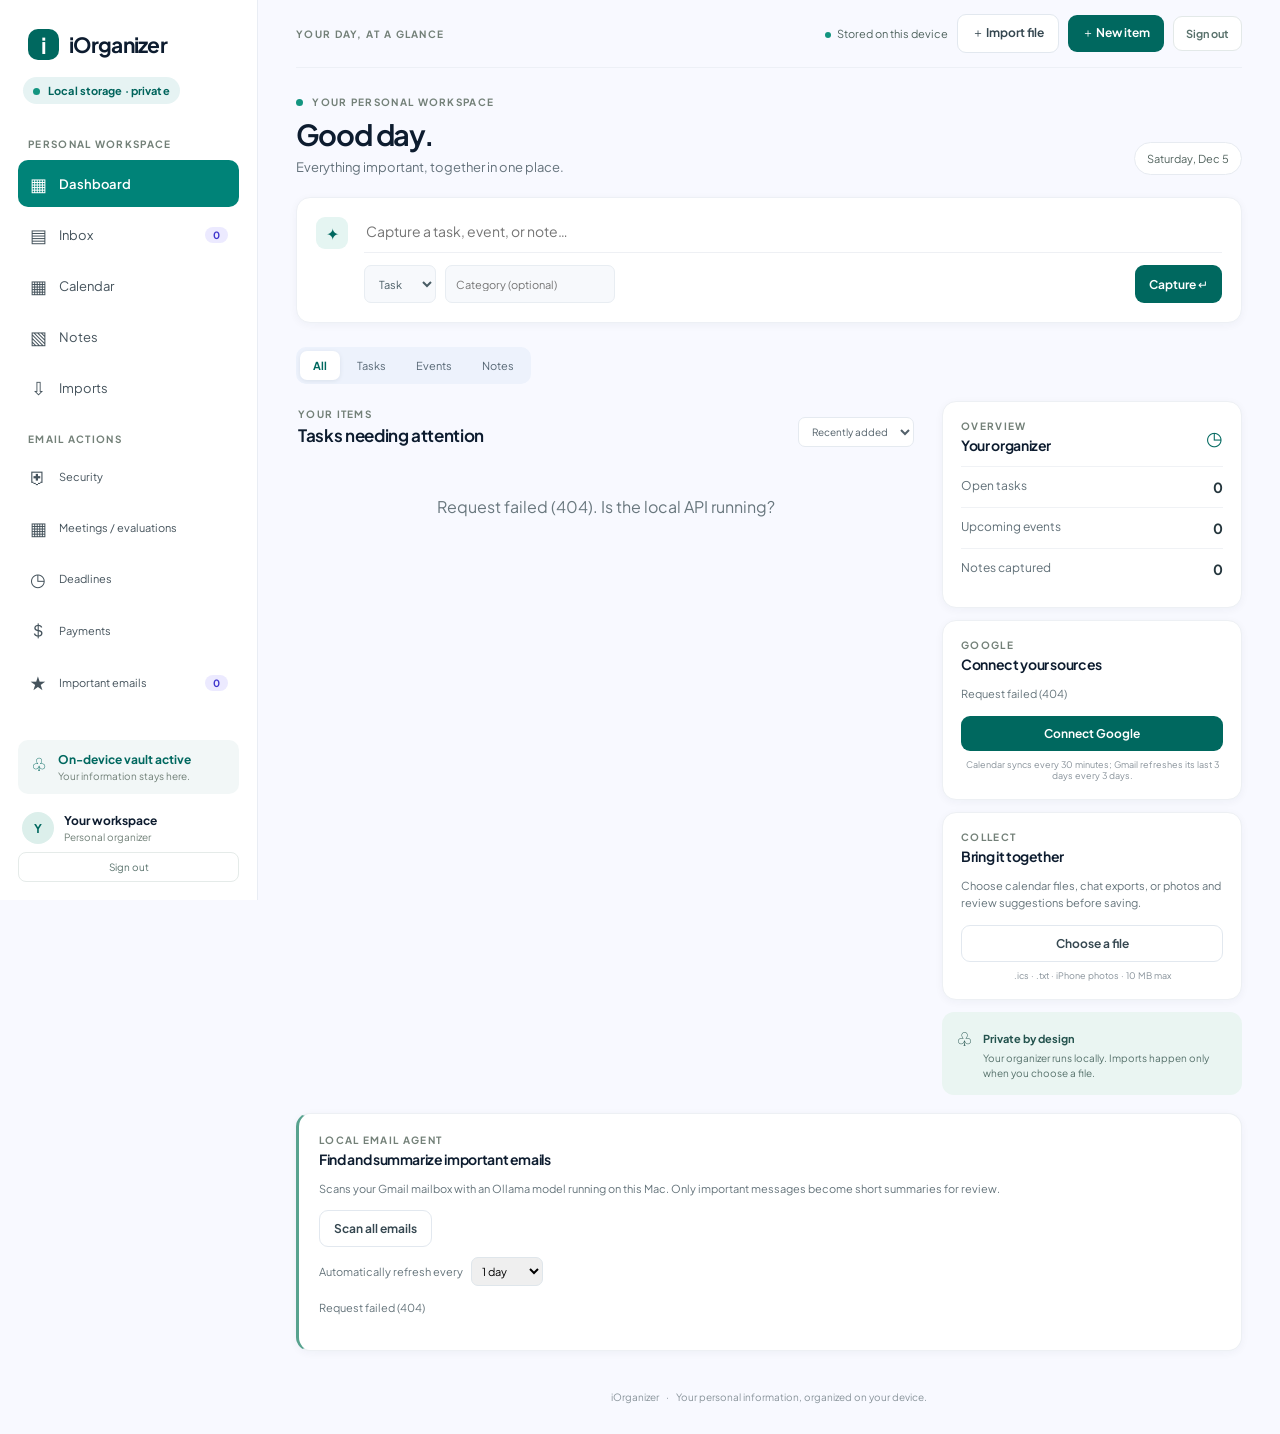
==== commit d8c44257: "Add Gmail triage and landing page" ====
--- a/static/index.html
+++ b/static/index.html
@@ -5,7 +5,7 @@
   <meta name="viewport" content="width=device-width, initial-scale=1">
   <meta name="theme-color" content="#f8f9ff">
   <title>iOrganizer · Personal workspace</title>
-  <link rel="stylesheet" href="/static/styles.css">
+  <link rel="stylesheet" href="/static/styles.css?v=card-delete1">
 </head>
 <body>
   <div class="app-shell">
@@ -30,13 +30,13 @@
       </nav>
       <div class="sidebar-bottom">
         <div class="local-note"><span class="icon">♧</span><div><b>On-device vault active</b><small>Your information stays here.</small></div></div>
-        <div class="profile"><span class="avatar">Y</span><div><b>Your workspace</b><small>Personal organizer</small></div></div>
+        <div class="profile"><span class="avatar">Y</span><div><b id="profile-name">Your workspace</b><small id="profile-email">Personal organizer</small></div></div><button id="sign-out" class="sign-out">Sign out</button>
       </div>
     </aside>
     <main class="main-area">
       <header class="topbar">
-        <label class="search"><span class="icon">⌕</span><input id="search" type="search" placeholder="Search tasks, notes, or events…"><kbd>⌘ K</kbd></label>
-        <div class="top-actions"><span class="local-status"><i></i>Stored on this device</span><button class="button secondary" id="import-top">＋ Import file</button><button class="button primary" id="new-item">＋ New item</button></div>
+        <span class="topbar-caption">YOUR DAY, AT A GLANCE</span>
+        <div class="top-actions"><span class="local-status"><i></i>Stored on this device</span><button class="button secondary" id="import-top">＋ Import file</button><button class="button primary" id="new-item">＋ New item</button><button class="button sign-out-top" id="sign-out-top">Sign out</button></div>
       </header>
       <section class="page-head"><div><p class="eyebrow"><i></i> YOUR PERSONAL WORKSPACE</p><h1 id="page-title">Good day.</h1><p class="subtitle" id="page-subtitle">Everything important, together in one place.</p></div><div class="date-chip" id="date-chip"></div></section>
       <section class="capture-card" aria-label="Quick capture">
@@ -46,7 +46,7 @@
       <section class="toolbar"><div class="filters" id="filters"><button class="filter active" data-kind="all">All</button><button class="filter" data-kind="task">Tasks</button><button class="filter" data-kind="event">Events</button><button class="filter" data-kind="note">Notes</button></div><span class="result-count" id="result-count"></span></section>
       <section class="content-grid">
         <div class="primary-column"><div class="section-heading"><div><p class="eyebrow">YOUR ITEMS</p><h2 id="list-heading">Tasks needing attention</h2></div><select id="sort-select" class="sort-select" aria-label="Sort items"><option value="newest">Recently added</option><option value="title">Title A–Z</option></select></div><div id="item-list" class="item-list"></div><div id="empty-state" class="empty-state hidden"><div class="empty-illustration">✦</div><h2>Your space is ready</h2><p>Capture your first item or import a calendar, chat export, or selected photo.</p><button class="button primary" id="empty-import">Import a file</button></div></div>
-        <aside class="right-column"><section class="side-card"><div class="section-heading compact"><div><p class="eyebrow">OVERVIEW</p><h2>Your organizer</h2></div><span class="overview-icon">◷</span></div><div class="stat-row"><span>Open tasks</span><b id="task-stat">0</b></div><div class="stat-row"><span>Upcoming events</span><b id="event-stat">0</b></div><div class="stat-row"><span>Notes captured</span><b id="note-stat">0</b></div></section><section class="side-card"><div class="section-heading compact"><div><p class="eyebrow">GOOGLE</p><h2>Connect your sources</h2></div></div><p class="side-copy" id="google-status">Calendar, Gmail, and selected Photos are connected read only. Nothing is saved until you review it.</p><button class="button primary full" id="google-connect">Connect Google</button><button class="button secondary full hidden" id="google-calendar-write">Enable Calendar event creation</button><button class="button secondary full google-action hidden" id="google-sync">Sync Calendar</button><button class="button secondary full google-action hidden" id="google-photos">Choose Google Photos</button><button class="google-disconnect hidden" id="google-disconnect">Disconnect Google</button><p class="file-hint">Sync runs every 30 minutes while iOrganizer is open.</p></section><section class="side-card"><div class="section-heading compact"><div><p class="eyebrow">COLLECT</p><h2>Bring it together</h2></div></div><p class="side-copy">Choose calendar files, chat exports, or photos and review suggestions before saving.</p><button class="button secondary full" id="import-card">Choose a file</button><p class="file-hint">.ics · .txt · iPhone photos · 10 MB max</p></section><section class="privacy-card"><span class="privacy-icon">♧</span><div><b>Private by design</b><p>Your organizer runs locally. Imports happen only when you choose a file.</p></div></section></aside>
+        <aside class="right-column"><section class="side-card"><div class="section-heading compact"><div><p class="eyebrow">OVERVIEW</p><h2>Your organizer</h2></div><span class="overview-icon">◷</span></div><div class="stat-row"><span>Open tasks</span><b id="task-stat">0</b></div><div class="stat-row"><span>Upcoming events</span><b id="event-stat">0</b></div><div class="stat-row"><span>Notes captured</span><b id="note-stat">0</b></div></section><section class="side-card"><div class="section-heading compact"><div><p class="eyebrow">GOOGLE</p><h2>Connect your sources</h2></div></div><p class="side-copy" id="google-status">Calendar, Gmail, and selected Photos are connected read only. Nothing is saved until you review it.</p><button class="button primary full" id="google-connect">Connect Google</button><button class="button secondary full hidden" id="google-calendar-write">Reconnect Google to enable Calendar events</button><button class="button secondary full google-action hidden" id="google-sync">Sync Calendar</button><button class="button secondary full google-action hidden" id="google-photos">Choose Google Photos</button><button class="google-disconnect hidden" id="google-disconnect">Disconnect Google</button><p class="file-hint">Sync runs every 30 minutes while iOrganizer is open.</p></section><section class="side-card"><div class="section-heading compact"><div><p class="eyebrow">COLLECT</p><h2>Bring it together</h2></div></div><p class="side-copy">Choose calendar files, chat exports, or photos and review suggestions before saving.</p><button class="button secondary full" id="import-card">Choose a file</button><p class="file-hint">.ics · .txt · iPhone photos · 10 MB max</p></section><section class="privacy-card"><span class="privacy-icon">♧</span><div><b>Private by design</b><p>Your organizer runs locally. Imports happen only when you choose a file.</p></div></section></aside>
       </section>
       <section class="side-card gmail-agent-card"><div class="section-heading compact"><div><p class="eyebrow">LOCAL EMAIL AGENT</p><h2>Find and summarize important emails</h2></div></div><p class="side-copy">Scans your Gmail mailbox with an Ollama model running on this Mac. Only important messages become short summaries for review.</p><button class="button secondary" id="gmail-scan">Scan all emails</button><p class="side-copy gmail-scan-copy" id="gmail-scan-status">Checking the local model…</p></section>
       <footer class="footer">iOrganizer <span>·</span> Your personal information, organized on your device.</footer>
@@ -54,8 +54,8 @@
   </div>
   <input type="file" id="file-input" accept=".ics,.txt,image/*,.heic,.heif" hidden>
   <div class="toast" id="toast" role="status" aria-live="polite"></div>
-  <dialog id="item-dialog" class="dialog"><form method="dialog" id="item-form"><div class="dialog-head"><div><p class="eyebrow">ITEM DETAILS</p><h2 id="dialog-title">New item</h2></div><button class="icon-button" value="cancel" aria-label="Close">×</button></div><input type="hidden" id="item-id"><label>Title<input id="item-title" required maxlength="200"></label><div class="form-row"><label>Type<select id="item-kind"><option value="task">Task</option><option value="event">Event</option><option value="note">Note</option><option value="link">Link</option></select></label><label>Status<select id="item-status"><option value="open">Open</option><option value="done">Done</option><option value="archived">Archived</option></select></label></div><div class="form-row"><label>Category<input id="item-category" maxlength="80"></label><label>Due date<input id="item-due" type="datetime-local"></label></div><label>Notes<textarea id="item-body" rows="4" maxlength="20000"></textarea></label><div class="dialog-actions"><button type="button" class="button danger hidden" id="delete-item">Delete</button><span class="spacer"></span><button class="button secondary" value="cancel">Cancel</button><button type="button" class="button primary" id="save-item">Save item</button></div></form></dialog>
+  <dialog id="item-dialog" class="dialog"><form method="dialog" id="item-form"><div class="dialog-head"><div><p class="eyebrow">ITEM DETAILS</p><h2 id="dialog-title">New item</h2></div><button type="button" class="icon-button" id="close-item" aria-label="Close">×</button></div><input type="hidden" id="item-id"><label>Title<input id="item-title" required maxlength="200"></label><div class="form-row"><label>Type<select id="item-kind"><option value="task">Task</option><option value="event">Event</option><option value="note">Note</option><option value="link">Link</option></select></label><label>Status<select id="item-status"><option value="open">Open</option><option value="done">Done</option><option value="archived">Archived</option></select></label></div><div class="form-row"><label>Category<input id="item-category" maxlength="80"></label><label>Due date<input id="item-due" type="datetime-local"></label></div><label>Notes<textarea id="item-body" rows="4" maxlength="20000"></textarea></label><div class="dialog-actions"><button type="button" class="button danger hidden" id="delete-item">Delete</button><span class="spacer"></span><button type="button" class="button secondary" id="cancel-item">Cancel</button><button type="button" class="button primary" id="save-item">Save item</button></div></form></dialog>
   <dialog id="review-dialog" class="dialog wide"><div class="dialog-head"><div><p class="eyebrow">ACTION REVIEW</p><h2>Review email actions</h2><p class="dialog-subtitle" id="review-source">Only security, meeting, deadline, and payment items are suggested.</p></div><button class="icon-button" id="close-review" aria-label="Close">×</button></div><div id="suggestion-list" class="suggestion-list"></div><p class="review-footnote">Nothing is added to your organizer until you choose an action. Email summaries are processed locally.</p></dialog>
-  <script src="/static/app.js" defer></script>
+  <script src="/static/app.js?v=card-delete1" defer></script>
 </body>
 </html>
--- a/static/styles.css
+++ b/static/styles.css
@@ -6,3 +6,110 @@
 .google-action{margin-top:8px}.google-disconnect{display:block;margin:9px auto 0;padding:4px;border:0;background:transparent;color:#69777f;font-size:10px}.google-disconnect:hover{color:#a3362c}
 .category-nav-label{margin-top:22px!important;margin-bottom:8px!important}.category-nav{margin-top:0!important}.category-nav .nav-item{font-size:11px}.tag.security{background:#fff0f0;color:#a33434}.tag.meeting{background:#e5f4f1;color:#00685f}.tag.deadline{background:#fff1df;color:#9a4f00}.tag.payment{background:#f1ecff;color:#6943a4}.suggestion{align-items:flex-start}.suggestion-copy{flex:1 1 260px}.suggestion-detail{font-size:10px;color:#57666e;margin-top:7px}.suggestion-actions{flex-wrap:wrap;justify-content:flex-end}.suggestion-actions .button:disabled{opacity:.55;cursor:not-allowed}.meeting-time-input{max-width:195px;padding:7px;border:1px solid #dfe6eb;border-radius:7px;font-size:10px}.saved-email-card{display:flex;gap:12px;align-items:flex-start;background:#fff;border:1px solid #e7ecf1;border-radius:11px;padding:15px;margin-bottom:9px}.saved-email-main{min-width:0;flex:1}.saved-email-main b{display:block;font-size:12px}.saved-email-main p{font-size:11px;color:#65747b;line-height:1.55;margin:6px 0}.saved-email-actions{display:flex;gap:6px;align-items:center}.category-nav .nav-item{white-space:nowrap;overflow:hidden;text-overflow:ellipsis}
 @media(max-width:800px){.category-nav-label{font-size:0}.category-nav .nav-item{font-size:0}.category-nav .nav-item .icon{font-size:19px}}
+.suggestion{touch-action:pan-y;transition:transform .18s ease}.suggestion.swipe-action{box-shadow:0 4px 16px #173d361c}
+.sign-out{display:block;width:100%;margin-top:8px;padding:8px 10px;border:1px solid #e5ebe9;border-radius:8px;background:#fff;color:#58716b;font-size:10px}.sign-out-top{border:1px solid #e3e9e8;background:#fff;color:#58716b;padding:10px 12px;font-size:11px}.source-link{display:inline-flex;margin-top:6px;color:#247866;font-size:10px;font-weight:650;text-decoration:none}.source-link:hover{text-decoration:underline}.saved-email-main a,.suggestion-copy a,.item-body a{color:#247866;text-decoration:underline;text-underline-offset:2px;overflow-wrap:anywhere}.sender-panel{width:100%;padding:14px;margin-bottom:10px;border:1px solid #e5ebe9;border-radius:12px;background:#f5faf7}.sender-panel>div:first-child b{font-size:12px}.sender-panel>div:first-child p{font-size:10px;color:#687a75;margin:5px 0 10px}.sender-panel form{display:flex;gap:7px}.sender-panel input{min-width:0;flex:1;border:1px solid #dce6e1;border-radius:8px;padding:9px;font-size:11px}.sender-panel .button{font-size:10px;padding:8px 10px;white-space:nowrap}.sender-chips{display:flex;flex-wrap:wrap;gap:6px;margin-top:10px}.sender-chip{display:inline-flex;align-items:center;gap:6px;padding:5px 8px;border-radius:999px;background:#e5f2eb;color:#42695d;font-size:9px}.sender-chip button{width:17px;height:17px;border:0;border-radius:50%;background:#d3e7dc;color:#31594d;line-height:1}.item-main .source-link{display:table}.item-card .item-body{white-space:normal;overflow-wrap:anywhere}.saved-email-actions{flex-wrap:wrap}@media(max-width:800px){.sign-out{display:none}.sidebar-bottom{margin-top:auto}.profile{display:none}}@media(max-width:560px){.top-actions .sign-out-top{display:inline-flex;padding:8px 9px;font-size:10px}.sender-panel form{align-items:stretch}.sender-panel .button{padding:8px}.saved-email-card{flex-wrap:wrap}.saved-email-actions{margin-left:0;width:100%}.saved-email-actions .button{flex:1;justify-content:center}.suggestion-actions{margin-left:0;width:100%;justify-content:flex-start}.suggestion-actions .button{min-height:36px}.dialog{padding:16px}.dialog-actions{flex-wrap:wrap}.dialog-actions .spacer{flex-basis:100%;height:0}}
+
+/* Keep long navigation lists reachable and prevent card hover/long links from widening the page. */
+.sidebar{overflow-y:auto;overflow-x:hidden;overscroll-behavior-y:contain;scrollbar-width:thin;scrollbar-color:#cad7d2 transparent}
+.sidebar>*{flex-shrink:0}
+.sidebar-bottom{margin-top:auto;flex-shrink:0}
+.main-area{width:calc(100% - 258px);min-width:0;overflow-x:clip}
+.content-grid,.primary-column,.right-column,.item-list{min-width:0;max-width:100%}
+.item-card,.saved-email-card,.side-card,.suggestion,.sender-panel{min-width:0;max-width:100%}
+.item-card{width:100%;transition:border-color .15s,box-shadow .15s}
+.item-card:hover{border-color:#b9d5cd;transform:none;box-shadow:inset 0 0 0 1px #b9d5cd}
+.item-main,.saved-email-main,.suggestion-copy{min-width:0;overflow-wrap:anywhere}
+.item-body,.saved-email-main p,.suggestion-copy p{overflow-wrap:anywhere;word-break:break-word}
+@media(max-width:1050px){.main-area{width:calc(100% - 220px)}}
+@media(max-width:800px){.main-area{width:calc(100% - 66px)}}
+@media(max-width:560px){.main-area{width:100%;overflow-x:clip}.sidebar{display:none}}
+
+/* Dashboard layout polish */
+.topbar{height:68px;min-height:68px}
+.topbar-caption{font-size:10px;font-weight:700;letter-spacing:.13em;color:#738078}
+.top-actions{margin-left:auto}
+.page-head{gap:18px;flex-wrap:wrap}
+.content-grid{grid-template-columns:minmax(0,1fr) minmax(248px,290px);gap:24px;align-items:start}
+.right-column{display:grid;align-content:start;gap:12px;min-width:0}
+.right-column>.side-card,.right-column>.privacy-card{margin:0;min-width:0}
+.side-card{padding:18px;border-radius:14px}
+.section-heading.compact{margin-bottom:12px}
+.stat-row{padding:11px 0;font-size:12px}
+.stat-row b{font-size:14px}
+.capture-card{gap:16px;padding:19px}
+.capture-options{flex-wrap:wrap}
+.capture-options select,.capture-options input{min-height:38px}
+.capture-options .button{min-height:38px}
+.toolbar{gap:12px;flex-wrap:wrap}
+.filters{max-width:100%;overflow-x:auto;scrollbar-width:none}
+.filters::-webkit-scrollbar{display:none}
+.item-list{gap:11px}
+.item-card{align-items:flex-start;padding:16px;gap:12px}
+.item-check{margin-top:1px}
+.item-title{line-height:1.5;white-space:normal;overflow-wrap:anywhere}
+.item-body{line-height:1.55}
+.item-meta{row-gap:6px}
+.item-actions{flex:none;opacity:1}
+.gmail-agent-card{margin-top:18px;padding:20px;border-left:3px solid #57a28e}
+.empty-state{padding:52px 24px}
+.topbar .top-actions .button{white-space:nowrap}
+@media(min-width:721px) and (max-width:800px){
+  .sidebar{width:220px;padding:18px 14px}
+  .brand>span:last-child{font-size:21px}
+  .privacy,.nav-label,.category-nav-label{font-size:10px}
+  .nav-item,.category-nav .nav-item,.nav-item.active{justify-content:flex-start;gap:9px;padding:10px 9px;font-size:11px}
+  .nav-item .nav-count{display:block}
+  .main-area{width:calc(100% - 220px);margin-left:220px;padding-right:18px;padding-left:18px}
+}
+@media(max-width:800px){.content-grid{grid-template-columns:minmax(0,1fr)}}
+@media(max-width:720px){
+  .topbar{height:auto;min-height:60px;padding:10px 0}
+  .topbar-caption{display:none}
+  .content-grid{grid-template-columns:minmax(0,1fr);gap:18px}
+  .right-column{grid-template-columns:repeat(2,minmax(0,1fr));gap:10px}
+  .privacy-card{grid-column:1/-1}
+  .capture-options{gap:8px}
+}
+@media(max-width:560px){
+  .main-area{width:100%;margin-left:0;padding:0 14px 22px}
+  .page-head{align-items:flex-start;padding-top:22px}
+  .date-chip{margin-left:auto}
+  .right-column{grid-template-columns:minmax(0,1fr)}
+  .privacy-card{grid-column:auto}
+  .capture-card{padding:14px;gap:10px}
+  .capture-options select{flex:1 1 90px}
+  .capture-options input{width:auto;flex:1 1 130px}
+  .capture-options .button{margin-left:0;flex:1 0 100%}
+  .toolbar{align-items:flex-start}
+  .result-count{padding:8px 2px}
+  .section-heading{align-items:center;gap:8px}
+  .sort-select{max-width:130px}
+  .item-card{padding:13px 11px}
+  .gmail-agent-card{padding:16px}
+}
+@media(min-width:801px){
+  .content-grid{grid-template-columns:minmax(0,1fr) minmax(270px,300px);gap:26px}
+  .primary-column{display:flex;flex-direction:column;width:100%;min-width:0}
+  .primary-column>.section-heading{width:100%;min-width:0;min-height:46px;margin-bottom:14px;padding:0 2px}
+  .primary-column>.section-heading>div{min-width:0}
+  .primary-column>.section-heading h2{line-height:1.35}
+  .sort-select{flex:0 0 auto;margin-left:12px}
+  #item-list{display:grid;grid-template-columns:minmax(0,1fr);gap:12px;width:100%;min-width:0}
+  #item-list>.item-card{display:grid;grid-template-columns:20px minmax(0,1fr) 34px;align-items:start;gap:14px;width:100%;padding:17px 18px}
+  #item-list>.item-card>.item-main{min-width:0;width:100%;overflow:hidden}
+  #item-list>.item-card .item-title{font-size:14px;line-height:1.45;white-space:normal;overflow-wrap:anywhere}
+  #item-list>.item-card .item-body{margin-top:6px;font-size:12px;line-height:1.6;white-space:normal;overflow-wrap:anywhere}
+  #item-list>.item-card .item-meta{margin-top:11px}
+  #item-list>.item-card .item-actions{justify-content:flex-end;align-self:start}
+  .primary-column>.empty-state{width:100%;min-width:0}
+}
+@media(min-width:801px) and (max-width:980px){
+  .content-grid{grid-template-columns:minmax(0,1fr)}
+  .right-column{grid-template-columns:repeat(2,minmax(0,1fr))}
+  .right-column>.privacy-card{grid-column:1/-1}
+}
+.item-actions button{width:30px;height:30px;padding:0;display:grid;place-items:center;font-size:16px}
+.item-actions .delete-item-card{color:#a94b46}
+.item-actions .delete-item-card:hover{background:#fff0ee;color:#a3362c}
+.item-actions .delete-item-card svg{width:16px;height:16px;fill:none;stroke:currentColor;stroke-width:1.6;stroke-linecap:round;stroke-linejoin:round}
+@media(min-width:801px){#item-list>.item-card .item-actions{flex-direction:column}}
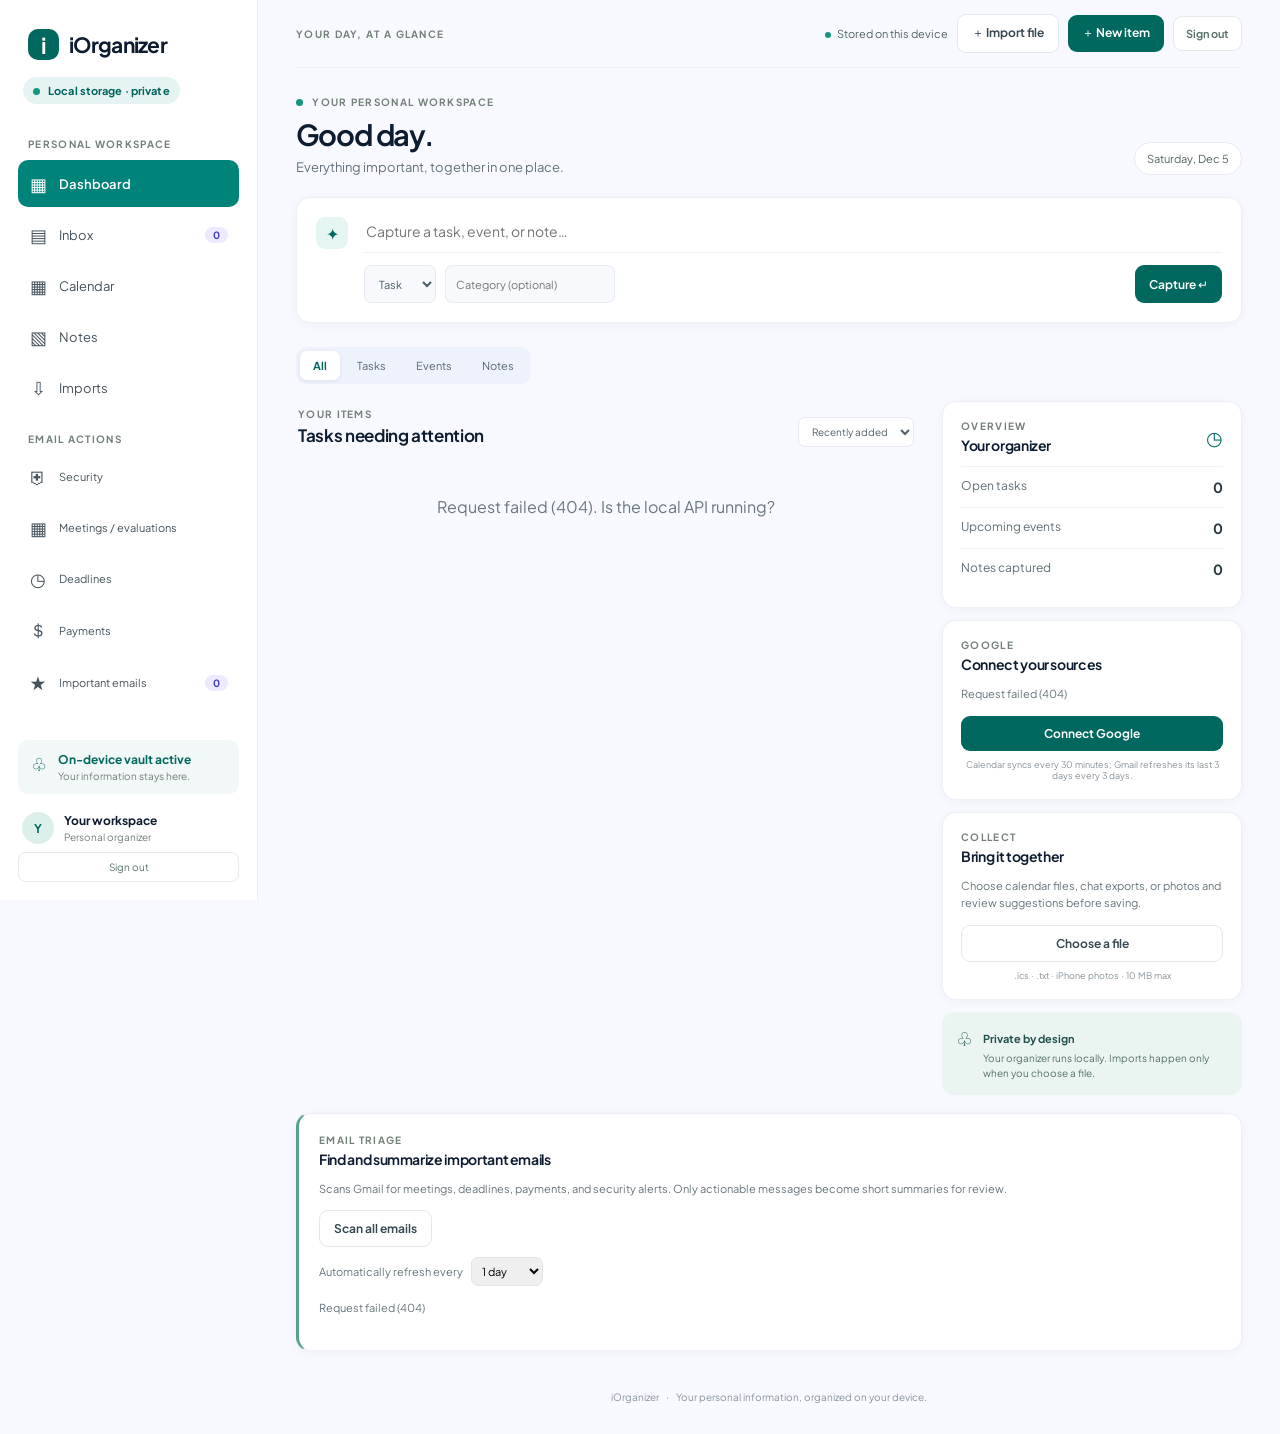
==== commit 898f3573: "Prepare free hosted deployment" ====
--- a/static/index.html
+++ b/static/index.html
@@ -48,7 +48,7 @@
         <div class="primary-column"><div class="section-heading"><div><p class="eyebrow">YOUR ITEMS</p><h2 id="list-heading">Tasks needing attention</h2></div><select id="sort-select" class="sort-select" aria-label="Sort items"><option value="newest">Recently added</option><option value="title">Title A–Z</option></select></div><div id="item-list" class="item-list"></div><div id="empty-state" class="empty-state hidden"><div class="empty-illustration">✦</div><h2>Your space is ready</h2><p>Capture your first item or import a calendar, chat export, or selected photo.</p><button class="button primary" id="empty-import">Import a file</button></div></div>
         <aside class="right-column"><section class="side-card"><div class="section-heading compact"><div><p class="eyebrow">OVERVIEW</p><h2>Your organizer</h2></div><span class="overview-icon">◷</span></div><div class="stat-row"><span>Open tasks</span><b id="task-stat">0</b></div><div class="stat-row"><span>Upcoming events</span><b id="event-stat">0</b></div><div class="stat-row"><span>Notes captured</span><b id="note-stat">0</b></div></section><section class="side-card"><div class="section-heading compact"><div><p class="eyebrow">GOOGLE</p><h2>Connect your sources</h2></div></div><p class="side-copy" id="google-status">Calendar, Gmail, and selected Photos are connected read only. Nothing is saved until you review it.</p><button class="button primary full" id="google-connect">Connect Google</button><button class="button secondary full hidden" id="google-calendar-write">Reconnect Google to enable Calendar events</button><button class="button secondary full google-action hidden" id="google-sync">Sync Calendar</button><button class="button secondary full google-action hidden" id="google-photos">Choose Google Photos</button><button class="google-disconnect hidden" id="google-disconnect">Disconnect Google</button><p class="file-hint">Sync runs every 30 minutes while iOrganizer is open.</p></section><section class="side-card"><div class="section-heading compact"><div><p class="eyebrow">COLLECT</p><h2>Bring it together</h2></div></div><p class="side-copy">Choose calendar files, chat exports, or photos and review suggestions before saving.</p><button class="button secondary full" id="import-card">Choose a file</button><p class="file-hint">.ics · .txt · iPhone photos · 10 MB max</p></section><section class="privacy-card"><span class="privacy-icon">♧</span><div><b>Private by design</b><p>Your organizer runs locally. Imports happen only when you choose a file.</p></div></section></aside>
       </section>
-      <section class="side-card gmail-agent-card"><div class="section-heading compact"><div><p class="eyebrow">LOCAL EMAIL AGENT</p><h2>Find and summarize important emails</h2></div></div><p class="side-copy">Scans your Gmail mailbox with an Ollama model running on this Mac. Only important messages become short summaries for review.</p><button class="button secondary" id="gmail-scan">Scan all emails</button><p class="side-copy gmail-scan-copy" id="gmail-scan-status">Checking the local model…</p></section>
+      <section class="side-card gmail-agent-card"><div class="section-heading compact"><div><p class="eyebrow">EMAIL TRIAGE</p><h2>Find and summarize important emails</h2></div></div><p class="side-copy">Scans Gmail for meetings, deadlines, payments, and security alerts. Only actionable messages become short summaries for review.</p><button class="button secondary" id="gmail-scan">Scan all emails</button><p class="side-copy gmail-scan-copy" id="gmail-scan-status">Checking the configured email model…</p></section>
       <footer class="footer">iOrganizer <span>·</span> Your personal information, organized on your device.</footer>
     </main>
   </div>
